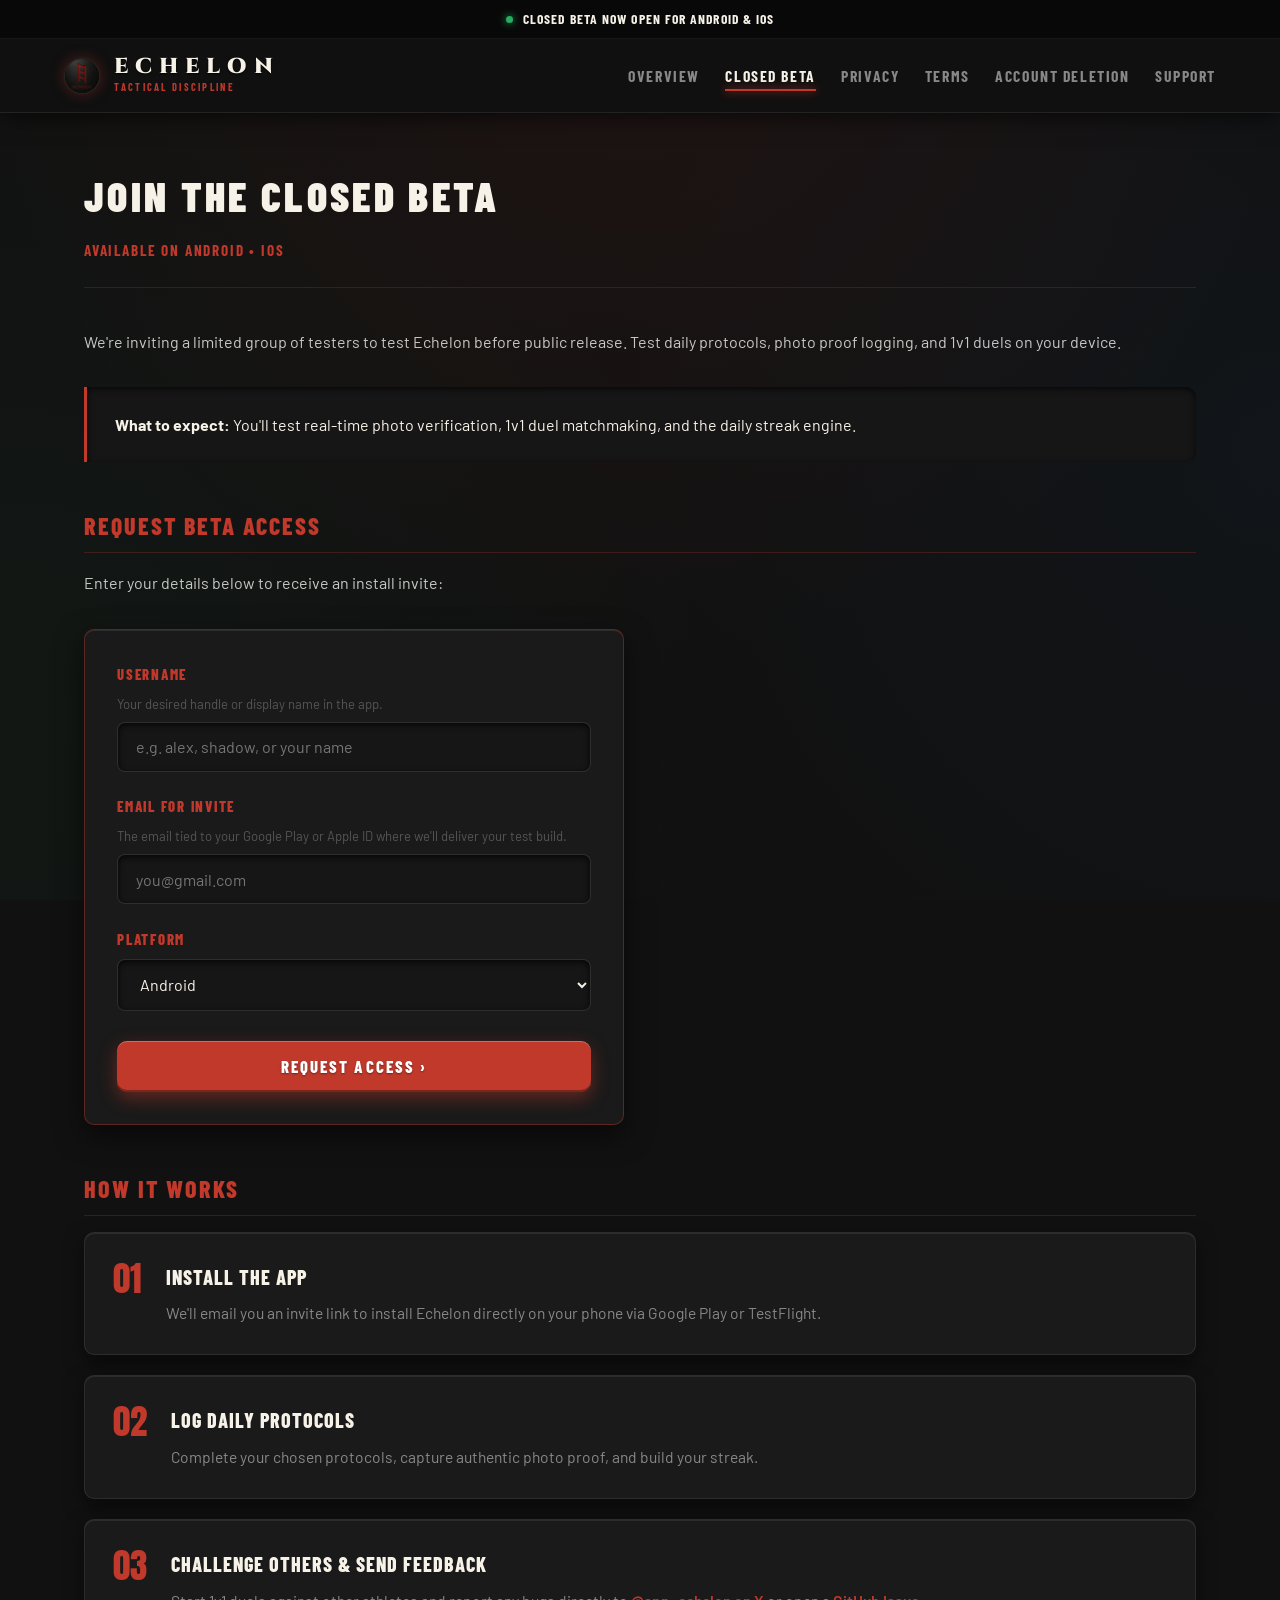
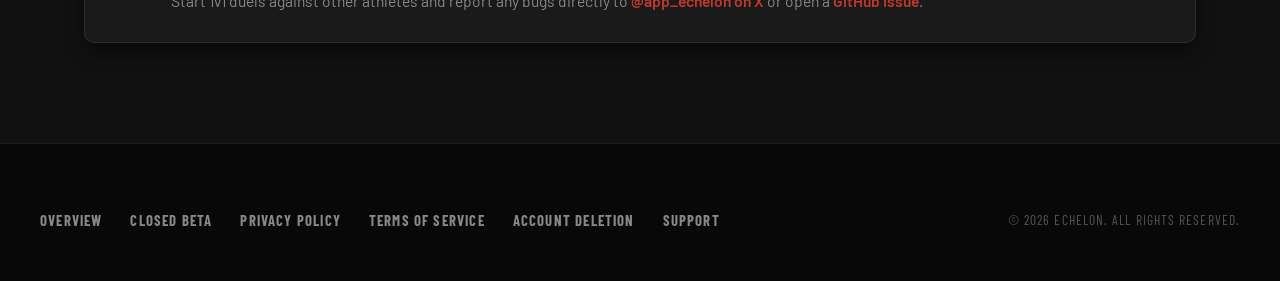
==== docs/beta.html @ c0990dc1 "fix(theme): enforce high-contrast complementary typography and isolate button text from parent link " ====
<!DOCTYPE html>
<html lang="en">
<head>
  <meta charset="UTF-8">
  <meta name="viewport" content="width=device-width, initial-scale=1.0">
  <title>Closed Beta — Echelon</title>
  <meta name="description" content="Join the Echelon closed beta on Android and iOS.">
  <link rel="stylesheet" href="styles.css">
  <link rel="icon" type="image/jpeg" href="images/logo_3d_leather_red.jpg">
</head>
<body>
  <!-- Announcement Bar -->
  <div class="top-ticker">
    <div class="ticker-content">
      <span class="beacon-dot"></span>
      <span class="ticker-announcement">Closed Beta Now Open for Android &amp; iOS</span>
    </div>
  </div>

  <header>
    <div class="nav-container">
      <a href="index.html" class="brand">
        <div class="brand-emblem-wrap">
          <img src="images/logo_3d_leather_red.jpg" alt="Echelon Insignia">
        </div>
        <div class="brand-info">
          <span class="brand-text">ECHELON</span>
          <span class="brand-sub">TACTICAL DISCIPLINE</span>
        </div>
      </a>

      <!-- Desktop Navigation -->
      <nav class="desktop-nav">
        <ul>
          <li><a href="index.html">Overview</a></li>
          <li><a href="beta.html" class="active">Closed Beta</a></li>
          <li><a href="privacy.html">Privacy</a></li>
          <li><a href="terms.html">Terms</a></li>
          <li><a href="delete-account.html">Account Deletion</a></li>
          <li><a href="support.html">Support</a></li>
        </ul>
      </nav>

      <!-- Mobile Header Actions -->
      <div class="mobile-nav-actions">
        <a href="index.html" class="nav-cta-btn mobile-cta">Home</a>
        <button class="menu-toggle-btn" id="menu-toggle" aria-label="Toggle navigation menu" onclick="toggleMobileMenu()">
          <span class="hamburger-bar"></span>
          <span class="hamburger-bar"></span>
          <span class="hamburger-bar"></span>
        </button>
      </div>
    </div>

    <!-- Mobile Drawer Menu -->
    <div class="mobile-drawer" id="mobile-drawer">
      <ul class="mobile-drawer-links">
        <li><a href="index.html" class="mobile-link" onclick="toggleMobileMenu()">Overview</a></li>
        <li><a href="beta.html" class="mobile-link active" onclick="toggleMobileMenu()">Closed Beta</a></li>
        <li><a href="support.html" class="mobile-link" onclick="toggleMobileMenu()">Support &amp; FAQ</a></li>
        <li><a href="privacy.html" class="mobile-link" onclick="toggleMobileMenu()">Privacy Policy</a></li>
        <li><a href="terms.html" class="mobile-link" onclick="toggleMobileMenu()">Terms of Service</a></li>
        <li><a href="delete-account.html" class="mobile-link" onclick="toggleMobileMenu()">Account Deletion</a></li>
      </ul>
    </div>
  </header>

  <main>
    <div class="legal-header">
      <h1 class="legal-title">Join The Closed Beta</h1>
      <div class="legal-meta">Available on Android &bull; iOS</div>
    </div>

    <div class="legal-content">
      <p>
        We're inviting a limited group of testers to test Echelon before public release. Test daily protocols, photo proof logging, and 1v1 duels on your device.
      </p>

      <div class="callout">
        <p><strong>What to expect:</strong> You'll test real-time photo verification, 1v1 duel matchmaking, and the daily streak engine.</p>
      </div>

      <h2>Request Beta Access</h2>
      <p>Enter your details below to receive an install invite:</p>

      <div id="beta-card" class="card" style="max-width: 540px; margin: 2rem 0; border-color: var(--border-accent);">
        <form id="beta-form" onsubmit="handleBetaSubmit(event)">
          <div class="form-group">
            <label class="form-label" for="callsign">Username</label>
            <span style="display: block; font-size: 0.82rem; color: var(--text-muted); margin-bottom: 0.4rem; font-family: var(--font-body); text-transform: none; letter-spacing: normal;">Your desired handle or display name in the app.</span>
            <input type="text" id="callsign" name="callsign" autocomplete="username" placeholder="e.g. alex, shadow, or your name" required class="form-input">
          </div>

          <div class="form-group">
            <label class="form-label" for="email">Email for Invite</label>
            <span style="display: block; font-size: 0.82rem; color: var(--text-muted); margin-bottom: 0.4rem; font-family: var(--font-body); text-transform: none; letter-spacing: normal;">The email tied to your Google Play or Apple ID where we'll deliver your test build.</span>
            <input type="email" id="email" name="email" autocomplete="email" placeholder="you@gmail.com" required class="form-input">
          </div>

          <div class="form-group">
            <label class="form-label" for="platform">Platform</label>
            <select id="platform" name="platform" class="form-select">
              <option value="Android">Android</option>
              <option value="iOS">iOS (Apple TestFlight)</option>
              <option value="Both">Both Android &amp; iOS</option>
            </select>
          </div>

          <button type="submit" id="submit-btn" class="btn btn-red" style="width: 100%; margin-top: 0.5rem;">
            Request Access &rsaquo;
          </button>
        </form>
      </div>

      <h2>How It Works</h2>
      <div class="step-card">
        <div class="step-num">01</div>
        <div class="step-body">
          <h4>Install the App</h4>
          <p>We'll email you an invite link to install Echelon directly on your phone via Google Play or TestFlight.</p>
        </div>
      </div>

      <div class="step-card">
        <div class="step-num">02</div>
        <div class="step-body">
          <h4>Log Daily Protocols</h4>
          <p>Complete your chosen protocols, capture authentic photo proof, and build your streak.</p>
        </div>
      </div>

      <div class="step-card">
        <div class="step-num">03</div>
        <div class="step-body">
          <h4>Challenge Others &amp; Send Feedback</h4>
          <p>Start 1v1 duels against other athletes and report any bugs directly to <a href="https://x.com/app_echelon" target="_blank" rel="noopener" style="color: var(--accent-red);">@app_echelon on X</a> or open a <a href="https://github.com/Echelon69420/echelon/issues" target="_blank" rel="noopener" style="color: var(--accent-red);">GitHub Issue</a>.</p>
        </div>
      </div>
    </div>
  </main>

  <footer>
    <div class="footer-container">
      <div class="footer-bottom">
        <div class="footer-links">
          <a href="index.html">Overview</a>
          <a href="beta.html">Closed Beta</a>
          <a href="privacy.html">Privacy Policy</a>
          <a href="terms.html">Terms of Service</a>
          <a href="delete-account.html">Account Deletion</a>
          <a href="support.html">Support</a>
        </div>
        <div class="copyright">&copy; 2026 ECHELON. ALL RIGHTS RESERVED.</div>
      </div>
    </div>
  </footer>

  <script>
    function toggleMobileMenu() {
      const drawer = document.getElementById('mobile-drawer');
      const btn = document.getElementById('menu-toggle');
      drawer.classList.toggle('is-open');
      btn.classList.toggle('is-active');
    }

    // Optional configured support/beta email (populate when official email is ready)
    const OFFICIAL_DISPATCH_EMAIL = ''; 

    function handleBetaSubmit(e) {
      e.preventDefault();
      const callsign = document.getElementById('callsign').value.trim();
      const email = document.getElementById('email').value.trim();
      const platform = document.getElementById('platform').value;

      if (!callsign || !email) return;

      const submitBtn = document.getElementById('submit-btn');
      submitBtn.textContent = 'Recording...';
      submitBtn.disabled = true;

      const bodyText = 'Username: ' + callsign + '\nEmail: ' + email + '\nPlatform: ' + platform + '\n\nRequesting access to the Echelon Closed Beta.';
      const xTweetText = '@app_echelon Requesting Closed Beta access for Username: ' + callsign + ' [' + platform + ']';
      const xPostUrl = 'https://x.com/intent/tweet?text=' + encodeURIComponent(xTweetText);
      const ghIssueUrl = 'https://github.com/Echelon69420/echelon/issues/new?title=' + encodeURIComponent('Beta Access Request: ' + callsign) + '&body=' + encodeURIComponent(bodyText);

      // Auto-copy application details immediately to clipboard
      if (navigator.clipboard) {
        navigator.clipboard.writeText(bodyText).catch(() => {});
      }

      // Save application locally on device
      try {
        const stored = JSON.parse(localStorage.getItem('echelon_beta_apps') || '[]');
        stored.push({ callsign: callsign, email: email, platform: platform, date: new Date().toISOString() });
        localStorage.setItem('echelon_beta_apps', JSON.stringify(stored));
      } catch (err) {}

      // Build email buttons if official email is configured
      let emailButtonsHtml = '';
      if (OFFICIAL_DISPATCH_EMAIL) {
        const subject = encodeURIComponent('Echelon Beta Access Request — ' + callsign);
        const encodedBody = encodeURIComponent(bodyText);
        const gmailUrl = 'https://mail.google.com/mail/?view=cm&fs=1&to=' + OFFICIAL_DISPATCH_EMAIL + '&su=' + subject + '&body=' + encodedBody;
        const mailtoUrl = 'mailto:' + OFFICIAL_DISPATCH_EMAIL + '?subject=' + subject + '&body=' + encodedBody;
        emailButtonsHtml = `
          <a href="${gmailUrl}" target="_blank" rel="noopener" class="btn btn-red" style="padding: 0.75rem 1.25rem; font-size: 0.88rem;">
            Open in Gmail &rsaquo;
          </a>
          <a href="${mailtoUrl}" class="btn btn-emboss" style="padding: 0.75rem 1.25rem; font-size: 0.88rem;">
            Default Email App &rsaquo;
          </a>
        `;
      }

      // Render verified confirmation card
      const card = document.getElementById('beta-card');
      card.innerHTML = `
        <div style="text-align: center; padding: 1.5rem 0.5rem;">
          <div style="color: var(--accent-green); font-size: 2.4rem; margin-bottom: 0.5rem;">✓</div>
          <div style="font-family: var(--font-display); font-size: 1.5rem; font-weight: 800; letter-spacing: 0.08em; text-transform: uppercase; color: var(--text-primary); margin-bottom: 0.4rem;">
            APPLICATION LOGGED
          </div>
          <p style="color: var(--text-secondary); font-size: 0.95rem; margin-bottom: 1.25rem; line-height: 1.6;">
            We've logged your application for <strong style="color: var(--text-primary);">${callsign}</strong>. Transmit your handle via X or GitHub to finalize provisioning.
          </p>
          <div class="deboss-well" style="margin-bottom: 1.25rem; text-align: left; font-family: var(--font-display); font-size: 0.88rem; color: var(--text-secondary);">
            <div>USERNAME: <strong style="color: var(--text-primary);">${callsign}</strong></div>
            <div>INVITE EMAIL: <strong style="color: var(--text-primary);">${email}</strong></div>
            <div>PLATFORM: <strong style="color: var(--text-primary);">${platform.toUpperCase()}</strong></div>
          </div>
          <div style="display: flex; gap: 0.65rem; justify-content: center; flex-wrap: wrap;">
            <a href="${xPostUrl}" target="_blank" rel="noopener" class="btn btn-red" style="padding: 0.75rem 1.25rem; font-size: 0.88rem;">
              Post on X (Auto-Filled) &rsaquo;
            </a>
            <button class="btn btn-emboss" style="padding: 0.75rem 1.25rem; font-size: 0.88rem;" onclick="dispatchXDm('${bodyText.replace(/\n/g, '\\n')}');">
              DM @app_echelon on X &rsaquo;
            </button>
            <a href="${ghIssueUrl}" target="_blank" rel="noopener" class="btn btn-blue" style="padding: 0.75rem 1.25rem; font-size: 0.88rem;">
              GitHub Ticket &rsaquo;
            </a>
            ${emailButtonsHtml}
          </div>
          <div id="dm-status-msg" style="display: none; color: var(--accent-green); font-size: 0.82rem; margin-top: 0.85rem; font-family: var(--font-display); letter-spacing: 0.05em;">
            ✓ DETAILS COPIED TO CLIPBOARD — PASTE DIRECTLY INTO YOUR MESSAGE!
          </div>
        </div>
      `;
    }

    function dispatchXDm(text) {
      if (navigator.clipboard) {
        navigator.clipboard.writeText(text).catch(() => {});
      }
      const msg = document.getElementById('dm-status-msg');
      if (msg) {
        msg.style.display = 'block';
      }
      window.open('https://x.com/app_echelon', '_blank', 'noopener,noreferrer');
    }
  </script>
</body>
</html>
---- docs/styles.css ----
@import url('https://fonts.googleapis.com/css2?family=Anton&family=Barlow+Condensed:ital,wght@0,400;0,600;0,700;0,800;0,900;1,700&family=Barlow:wght@400;500;600;700&family=Cinzel:wght@600;700;900&display=swap');

:root {
  /* Echelon Official Ground & Surface Tokens */
  --bg-primary: #111111;         /* Canvas Obsidian */
  --bg-outer: #080808;           /* Bezel / outer frame */
  --bg-surface: #1a1a1a;         /* Embossed Card Surface */
  --bg-surface-hover: #202020;
  --bg-deboss: #161616;          /* Debossed Wells / Inset Displays */
  --bg-input: #222222;           /* Input Surface */
  
  /* Text & Neutral Hierarchy */
  --text-primary: #F7F2E8;       /* Bone White / Cream */
  --text-secondary: #888888;     /* Muted Steel */
  --text-muted: #555555;         /* Deep Muted */
  --text-dark: #111111;          /* For high-contrast surfaces (e.g. Gold) */
  
  /* Echelon Official Quadrant Accent Colors */
  --accent-red: #C0392B;         /* Arena / Urgency / Mandatory Proof */
  --accent-red-pressed: #9A2D22;
  --accent-red-glow: rgba(192, 57, 43, 0.45);
  
  --accent-blue: #1A5FA8;        /* 1v1 Duels / Synchronization */
  --accent-blue-pressed: #124375;
  --accent-blue-glow: rgba(26, 95, 168, 0.45);
  
  --accent-green: #27AE60;       /* Life Goals / Solo Protocols / Streaks */
  --accent-green-pressed: #1F8A4C;
  --accent-green-glow: rgba(39, 174, 96, 0.45);
  
  --accent-gold: #C9A84C;        /* Black Tier / Prestige / XP / Founder */
  --accent-gold-pressed: #A8883C;
  --accent-gold-glow: rgba(201, 168, 76, 0.45);
  
  --accent-yellow: #E8A320;      /* Streak Flame / Medium Tier */
  --accent-violet: #9B4EB5;      /* Extreme Difficulty */
  
  /* Borders & Highlights */
  --border-subtle: rgba(255, 255, 255, 0.08);
  --border-top-highlight: rgba(255, 255, 255, 0.08);
  --border-accent: rgba(192, 57, 43, 0.4);
  
  /* Radii (Matching Mobile App Constants) */
  --radius-card: 10px;           /* BR = 10.dp */
  --radius-well: 8px;            /* BRC = 8.dp */
  --radius-chip: 6px;            /* BRCH = 6.dp */
  --radius-pill: 999px;
  
  /* Typography Families */
  --font-serif: 'Cinzel', Georgia, serif;
  --font-display: 'Barlow Condensed', sans-serif;
  --font-body: 'Barlow', system-ui, -apple-system, sans-serif;
  --font-impact: 'Anton', 'Barlow Condensed', sans-serif;
}

* {
  box-sizing: border-box;
  margin: 0;
  padding: 0;
}

body {
  background-color: var(--bg-primary);
  color: var(--text-primary);
  font-family: var(--font-body);
  font-weight: 400;
  line-height: 1.65;
  -webkit-font-smoothing: antialiased;
  min-height: 100vh;
  display: flex;
  flex-direction: column;
  background-image: 
    radial-gradient(circle at 50% 0%, rgba(192, 57, 43, 0.08) 0%, transparent 60%),
    radial-gradient(circle at 100% 50%, rgba(26, 95, 168, 0.05) 0%, transparent 50%),
    radial-gradient(circle at 0% 80%, rgba(39, 174, 96, 0.04) 0%, transparent 50%);
  background-attachment: fixed;
}

/* =============================================================================
/* =============================================================================
   ANNOUNCEMENT / EARLY ACCESS TOP BAR
   ============================================================================= */
.top-ticker {
  background: var(--bg-outer);
  border-bottom: 1px solid rgba(255, 255, 255, 0.06);
  padding: 0.5rem 1rem;
  font-family: var(--font-display);
  font-size: 0.85rem;
  font-weight: 700;
  letter-spacing: 0.08em;
  text-transform: uppercase;
  color: var(--text-secondary);
  display: flex;
  justify-content: center;
  align-items: center;
  position: relative;
  z-index: 101;
}

.ticker-content {
  display: inline-flex;
  align-items: center;
  gap: 0.65rem;
  flex-wrap: wrap;
  justify-content: center;
}

.ticker-announcement {
  color: var(--text-primary);
}

.ticker-link {
  color: var(--accent-red);
  text-decoration: none;
  font-weight: 800;
  letter-spacing: 0.1em;
  transition: color 0.2s ease;
  display: inline-flex;
  align-items: center;
  gap: 0.25rem;
}

.ticker-link:hover {
  color: #d44637;
  text-decoration: underline;
}

.beacon-dot {
  width: 7px;
  height: 7px;
  border-radius: 50%;
  background: var(--accent-green);
  box-shadow: 0 0 8px var(--accent-green);
  animation: pulse-beacon 2s infinite ease-in-out;
}

@keyframes pulse-beacon {
  0%, 100% { opacity: 1; transform: scale(1); }
  50% { opacity: 0.4; transform: scale(0.85); }
}

/* =============================================================================
   HEADER & NAVIGATION
   ============================================================================= */
header {
  border-bottom: 1px solid var(--border-subtle);
  background: rgba(17, 17, 17, 0.92);
  backdrop-filter: blur(16px);
  position: sticky;
  top: 0;
  z-index: 100;
  box-shadow: 0 4px 20px rgba(0, 0, 0, 0.6);
}

.nav-container {
  max-width: 1200px;
  margin: 0 auto;
  padding: 1rem 1.5rem;
  display: flex;
  align-items: center;
  justify-content: space-between;
}

.brand {
  display: flex;
  align-items: center;
  gap: 0.9rem;
  text-decoration: none;
  color: var(--text-primary);
}

.brand-emblem-wrap {
  position: relative;
  width: 36px;
  height: 36px;
  border-radius: 50%;
  background: var(--bg-outer);
  border: 1.5px solid rgba(255, 255, 255, 0.12);
  display: flex;
  align-items: center;
  justify-content: center;
  box-shadow: 0 0 14px rgba(192, 57, 43, 0.35);
  overflow: hidden;
}

.brand-emblem-wrap img {
  width: 100%;
  height: 100%;
  object-fit: cover;
}

.brand-info {
  display: flex;
  flex-direction: column;
}

.brand-text {
  font-family: var(--font-serif);
  font-weight: 900;
  font-size: 1.35rem;
  letter-spacing: 0.32em;
  text-transform: uppercase;
  color: var(--text-primary);
  line-height: 1.1;
  text-shadow: 0 1px 2px rgba(0,0,0,0.8);
}

.brand-sub {
  font-family: var(--font-display);
  font-size: 0.65rem;
  font-weight: 700;
  letter-spacing: 0.22em;
  text-transform: uppercase;
  color: var(--accent-red);
}

nav ul {
  display: flex;
  list-style: none;
  gap: 1.6rem;
  align-items: center;
}

nav a {
  color: var(--text-secondary);
  text-decoration: none;
  font-family: var(--font-display);
  font-size: 0.98rem;
  font-weight: 700;
  letter-spacing: 0.1em;
  text-transform: uppercase;
  transition: all 0.2s ease;
  position: relative;
  padding: 0.3rem 0;
}

nav a:hover {
  color: var(--text-primary);
}

nav a.active {
  color: var(--text-primary);
}

nav a.active::after {
  content: '';
  position: absolute;
  bottom: -2px;
  left: 0;
  width: 100%;
  height: 2px;
  background: var(--accent-red);
  box-shadow: 0 0 8px var(--accent-red);
}

.nav-cta-btn,
a.nav-cta-btn {
  display: inline-flex;
  align-items: center;
  gap: 0.4rem;
  padding: 0.5rem 1.1rem;
  background: var(--accent-red);
  color: #FFFFFF !important;
  font-family: var(--font-display);
  font-size: 0.88rem;
  font-weight: 800;
  letter-spacing: 0.1em;
  text-transform: uppercase;
  text-decoration: none !important;
  border-radius: var(--radius-chip);
  box-shadow: 0 3px 10px rgba(192, 57, 43, 0.4), inset 0 1px 0 rgba(255,255,255,0.25);
  transition: all 0.15s ease;
}

.nav-cta-btn:hover,
a.nav-cta-btn:hover {
  background: #d44637;
  color: #FFFFFF !important;
  transform: translateY(-1px);
  box-shadow: 0 5px 16px rgba(192, 57, 43, 0.6);
}

/* =============================================================================
   MAIN CONTAINER
   ============================================================================= */
main {
  flex: 1;
  max-width: 1160px;
  width: 100%;
  margin: 0 auto;
  padding: 3rem 1.5rem 5rem;
}

/* =============================================================================
   THE ICONIC PHYSICAL TACTILE BUTTON SYSTEM
   ============================================================================= */
.btn,
a.btn,
button.btn {
  display: inline-flex;
  align-items: center;
  justify-content: center;
  gap: 0.65rem;
  font-family: var(--font-display);
  font-weight: 800;
  font-size: 1.05rem;
  letter-spacing: 0.12em;
  text-transform: uppercase;
  border-radius: var(--radius-card);
  padding: 0.95rem 2.1rem;
  border: none;
  cursor: pointer;
  text-decoration: none !important;
  user-select: none;
  position: relative;
  transition: transform 0.12s ease, box-shadow 0.12s ease, background-color 0.15s ease, filter 0.15s ease;
  outline: none;
  line-height: 1.2;
}

.btn span,
a.btn span,
button.btn span {
  color: inherit !important;
}

.btn:disabled,
button.btn:disabled {
  opacity: 0.55;
  cursor: not-allowed;
  pointer-events: none;
  filter: grayscale(0.2);
}

/* RED BUTTON: Arena / Urgency / Primary Action */
.btn-red,
a.btn-red,
button.btn-red {
  background: var(--accent-red);
  color: #FFFFFF !important;
  text-shadow: 0 1px 2px rgba(0, 0, 0, 0.4);
  box-shadow: 
    0 6px 18px var(--accent-red-glow),
    inset 0 1px 0 rgba(255, 255, 255, 0.25),
    inset 0 -2px 0 rgba(0, 0, 0, 0.35);
}

.btn-red:hover,
a.btn-red:hover,
button.btn-red:hover {
  background: #d44637;
  color: #FFFFFF !important;
  transform: translateY(-2px);
  box-shadow: 
    0 8px 26px rgba(192, 57, 43, 0.6),
    inset 0 1px 0 rgba(255, 255, 255, 0.35);
}

.btn-red:active,
a.btn-red:active,
button.btn-red:active {
  background: var(--accent-red-pressed);
  color: #FFFFFF !important;
  transform: translateY(2px);
  box-shadow: 
    inset 0 3px 8px rgba(0, 0, 0, 0.7),
    inset 0 -1px 0 rgba(255, 255, 255, 0.1);
}

/* GREEN BUTTON: Life Goals / Solo Protocols */
.btn-green,
a.btn-green,
button.btn-green {
  background: var(--accent-green);
  color: #FFFFFF !important;
  text-shadow: 0 1px 2px rgba(0, 0, 0, 0.5);
  box-shadow: 
    0 6px 18px var(--accent-green-glow),
    inset 0 1px 0 rgba(255, 255, 255, 0.25),
    inset 0 -2px 0 rgba(0, 0, 0, 0.35);
}

.btn-green:hover,
a.btn-green:hover,
button.btn-green:hover {
  background: #2ebd67;
  color: #FFFFFF !important;
  transform: translateY(-2px);
  box-shadow: 
    0 8px 26px rgba(39, 174, 96, 0.6),
    inset 0 1px 0 rgba(255, 255, 255, 0.35);
}

.btn-green:active,
a.btn-green:active,
button.btn-green:active {
  background: var(--accent-green-pressed);
  color: #FFFFFF !important;
  transform: translateY(2px);
  box-shadow: 
    inset 0 3px 8px rgba(0, 0, 0, 0.7);
}

/* GOLD BUTTON: Black Tier / Prestige / Founders */
.btn-gold,
a.btn-gold,
button.btn-gold {
  background: var(--accent-gold);
  color: #111111 !important; /* Obsidian Black for supreme contrast on warm gold */
  font-weight: 900;
  text-shadow: none !important;
  box-shadow: 
    0 6px 18px var(--accent-gold-glow),
    inset 0 1px 0 rgba(255, 255, 255, 0.45),
    inset 0 -2px 0 rgba(0, 0, 0, 0.25);
}

.btn-gold:hover,
a.btn-gold:hover,
button.btn-gold:hover {
  background: #d8b85b;
  color: #0A0A0A !important;
  transform: translateY(-2px);
  box-shadow: 
    0 8px 26px rgba(201, 168, 76, 0.6),
    inset 0 1px 0 rgba(255, 255, 255, 0.55);
}

.btn-gold:active,
a.btn-gold:active,
button.btn-gold:active {
  background: var(--accent-gold-pressed);
  color: #0A0A0A !important;
  transform: translateY(2px);
  box-shadow: 
    inset 0 3px 8px rgba(0, 0, 0, 0.6);
}

/* BLUE BUTTON: 1v1 Duels / Rivalries */
.btn-blue,
a.btn-blue,
button.btn-blue {
  background: var(--accent-blue);
  color: #FFFFFF !important;
  text-shadow: 0 1px 2px rgba(0, 0, 0, 0.4);
  box-shadow: 
    0 6px 18px var(--accent-blue-glow),
    inset 0 1px 0 rgba(255, 255, 255, 0.25),
    inset 0 -2px 0 rgba(0, 0, 0, 0.35);
}

.btn-blue:hover,
a.btn-blue:hover,
button.btn-blue:hover {
  background: #2072c4;
  color: #FFFFFF !important;
  transform: translateY(-2px);
  box-shadow: 
    0 8px 26px rgba(26, 95, 168, 0.6),
    inset 0 1px 0 rgba(255, 255, 255, 0.35);
}

.btn-blue:active,
a.btn-blue:active,
button.btn-blue:active {
  background: var(--accent-blue-pressed);
  color: #FFFFFF !important;
  transform: translateY(2px);
  box-shadow: 
    inset 0 3px 8px rgba(0, 0, 0, 0.7);
}

/* EMBOSSED NEOMORPHIC GHOST BUTTON */
.btn-emboss,
a.btn-emboss,
button.btn-emboss {
  background: var(--bg-surface);
  color: var(--text-primary) !important;
  border: 1px solid var(--border-subtle);
  box-shadow: 
    0 4px 12px rgba(0, 0, 0, 0.5),
    inset 0 1px 0 var(--border-top-highlight);
}

.btn-emboss:hover,
a.btn-emboss:hover,
button.btn-emboss:hover {
  background: var(--bg-surface-hover);
  color: #FFFFFF !important;
  border-color: rgba(255, 255, 255, 0.16);
  transform: translateY(-2px);
}

.btn-emboss:active,
a.btn-emboss:active,
button.btn-emboss:active {
  background: var(--bg-deboss);
  color: var(--text-primary) !important;
  transform: translateY(2px);
  box-shadow: inset 0 2px 6px rgba(0, 0, 0, 0.8);
}

/* =============================================================================
   CARDS & EMBOSSED SURFACES
   ============================================================================= */
.card {
  background: var(--bg-surface);
  border: 1px solid var(--border-subtle);
  border-radius: var(--radius-card);
  padding: 2rem;
  position: relative;
  box-shadow: 
    0 10px 28px rgba(0, 0, 0, 0.55),
    inset 0 1px 0 var(--border-top-highlight);
  transition: transform 0.2s ease, border-color 0.2s ease, box-shadow 0.2s ease;
}

.card:hover {
  border-color: rgba(255, 255, 255, 0.14);
}

.card-red:hover { border-color: rgba(192, 57, 43, 0.45); }
.card-blue:hover { border-color: rgba(26, 95, 168, 0.45); }
.card-green:hover { border-color: rgba(39, 174, 96, 0.45); }
.card-gold:hover { border-color: rgba(201, 168, 76, 0.45); }

/* DEBOSSED WELL / INSET TELEMETRY */
.deboss-well {
  background: var(--bg-deboss);
  border-radius: var(--radius-well);
  border: 1px solid rgba(0, 0, 0, 0.7);
  box-shadow: 
    inset 0 2px 8px rgba(0, 0, 0, 0.75),
    0 1px 0 rgba(255, 255, 255, 0.04);
  padding: 1rem 1.25rem;
}

/* =============================================================================
   HERO SECTION
   ============================================================================= */
.hero {
  text-align: center;
  padding: 3.5rem 1rem 4rem;
  border-bottom: 1px solid var(--border-subtle);
  margin-bottom: 3.5rem;
  position: relative;
}

.hero-emblem-wrap {
  width: 124px;
  height: 124px;
  border-radius: 50%;
  margin: 0 auto 2rem;
  position: relative;
  background: var(--bg-outer);
  padding: 4px;
  border: 2px solid rgba(255, 255, 255, 0.12);
  box-shadow: 
    0 0 45px rgba(192, 57, 43, 0.3),
    0 12px 30px rgba(0, 0, 0, 0.8),
    inset 0 1px 0 rgba(255, 255, 255, 0.2);
}

.hero-emblem-wrap img {
  width: 100%;
  height: 100%;
  border-radius: 50%;
  object-fit: cover;
  display: block;
}

.hero-title {
  font-family: var(--font-serif);
  font-size: 3.6rem;
  letter-spacing: 0.38em;
  font-weight: 900;
  text-transform: uppercase;
  margin-bottom: 0.6rem;
  color: var(--text-primary);
  text-shadow: 0 4px 18px rgba(0, 0, 0, 0.8);
}

.hero-subtitle {
  font-family: var(--font-display);
  font-size: 1.45rem;
  letter-spacing: 0.22em;
  font-weight: 800;
  color: var(--accent-red);
  text-transform: uppercase;
  margin-bottom: 1.5rem;
  display: flex;
  align-items: center;
  justify-content: center;
  gap: 0.75rem;
}

.hero-subtitle::before,
.hero-subtitle::after {
  content: '';
  width: 40px;
  height: 1px;
  background: var(--accent-red);
  opacity: 0.6;
}

.hero-description {
  max-width: 720px;
  margin: 0 auto 2.5rem;
  color: #C8C8C5;
  font-size: 1.15rem;
  line-height: 1.7;
}

.hero-actions {
  display: flex;
  justify-content: center;
  gap: 1.25rem;
  flex-wrap: wrap;
  margin-bottom: 3rem;
}

/* Telemetry Pills Under Hero */
.hero-telemetry {
  display: flex;
  justify-content: center;
  gap: 1.5rem;
  flex-wrap: wrap;
}

.telemetry-chip {
  background: var(--bg-deboss);
  border: 1px solid rgba(255, 255, 255, 0.05);
  box-shadow: inset 0 2px 4px rgba(0,0,0,0.6);
  border-radius: var(--radius-pill);
  padding: 0.5rem 1.1rem;
  display: inline-flex;
  align-items: center;
  gap: 0.55rem;
  font-family: var(--font-display);
  font-size: 0.85rem;
  font-weight: 700;
  letter-spacing: 0.1em;
  text-transform: uppercase;
  color: var(--text-secondary);
}

.chip-dot-red { width: 6px; height: 6px; border-radius: 50%; background: var(--accent-red); box-shadow: 0 0 6px var(--accent-red); }
.chip-dot-blue { width: 6px; height: 6px; border-radius: 50%; background: var(--accent-blue); box-shadow: 0 0 6px var(--accent-blue); }
.chip-dot-green { width: 6px; height: 6px; border-radius: 50%; background: var(--accent-green); box-shadow: 0 0 6px var(--accent-green); }
.chip-dot-gold { width: 6px; height: 6px; border-radius: 50%; background: var(--accent-gold); box-shadow: 0 0 6px var(--accent-gold); }

/* =============================================================================
   INTERACTIVE APP SHOWCASE & PHONE HUD
   ============================================================================= */
.showcase-section {
  margin: 4.5rem 0;
}

.section-header {
  text-align: center;
  margin-bottom: 2.75rem;
}

.section-tag {
  font-family: var(--font-display);
  font-size: 0.85rem;
  font-weight: 800;
  letter-spacing: 0.22em;
  text-transform: uppercase;
  color: var(--accent-red);
  margin-bottom: 0.4rem;
}

.section-title {
  font-family: var(--font-display);
  font-size: 2.3rem;
  font-weight: 800;
  letter-spacing: 0.08em;
  text-transform: uppercase;
  color: var(--text-primary);
  margin-bottom: 0.75rem;
}

.section-desc {
  max-width: 640px;
  margin: 0 auto;
  color: var(--text-secondary);
  font-size: 1.05rem;
}

/* Phone Mockup Frame */
.device-preview-container {
  display: flex;
  align-items: center;
  justify-content: center;
  gap: 3.5rem;
  margin: 3rem 0;
  flex-wrap: wrap;
}

.phone-mockup {
  width: 320px;
  background: var(--bg-outer);
  border-radius: 36px;
  border: 4px solid #282828;
  box-shadow: 
    0 25px 60px rgba(0, 0, 0, 0.9),
    0 0 40px rgba(192, 57, 43, 0.25),
    inset 0 0 0 2px rgba(255, 255, 255, 0.08);
  padding: 12px;
  position: relative;
  overflow: hidden;
}

.phone-screen {
  background: var(--bg-primary);
  border-radius: 26px;
  padding: 1.25rem 1rem 1.5rem;
  border: 1px solid rgba(255, 255, 255, 0.04);
  display: flex;
  flex-direction: column;
  gap: 1rem;
}

.phone-notch {
  width: 100px;
  height: 18px;
  background: var(--bg-outer);
  border-radius: 0 0 12px 12px;
  margin: -1.25rem auto 0.5rem;
}

.phone-header {
  display: flex;
  justify-content: space-between;
  align-items: center;
  padding-bottom: 0.75rem;
  border-bottom: 1px solid var(--border-subtle);
}

.phone-title {
  font-family: var(--font-display);
  font-size: 1.1rem;
  font-weight: 800;
  letter-spacing: 0.06em;
  text-transform: uppercase;
}

.phone-streak {
  font-family: var(--font-display);
  font-size: 0.85rem;
  font-weight: 800;
  color: var(--accent-yellow);
}

.viewfinder-box {
  background: #0a0a0a;
  border: 1px solid rgba(255, 255, 255, 0.1);
  border-radius: var(--radius-well);
  height: 220px;
  position: relative;
  display: flex;
  flex-direction: column;
  justify-content: space-between;
  padding: 0.85rem;
  box-shadow: inset 0 2px 10px rgba(0,0,0,0.8);
}

.viewfinder-corner {
  position: absolute;
  width: 14px;
  height: 14px;
  border-color: var(--accent-red);
}
.tl { top: 8px; left: 8px; border-top: 2px solid var(--accent-red); border-left: 2px solid var(--accent-red); }
.tr { top: 8px; right: 8px; border-top: 2px solid var(--accent-red); border-right: 2px solid var(--accent-red); }
.bl { bottom: 8px; left: 8px; border-bottom: 2px solid var(--accent-red); border-left: 2px solid var(--accent-red); }
.br { bottom: 8px; right: 8px; border-bottom: 2px solid var(--accent-red); border-right: 2px solid var(--accent-red); }

.gesture-prompt {
  background: rgba(192, 57, 43, 0.9);
  padding: 0.4rem 0.75rem;
  border-radius: var(--radius-chip);
  font-family: var(--font-display);
  font-size: 0.78rem;
  font-weight: 800;
  letter-spacing: 0.08em;
  text-transform: uppercase;
  color: #fff;
  text-align: center;
  align-self: center;
  box-shadow: 0 4px 12px rgba(0,0,0,0.6);
}

.camera-controls-row {
  display: flex;
  justify-content: space-between;
  align-items: center;
}

.cam-switch-pill {
  background: rgba(255, 255, 255, 0.12);
  border-radius: var(--radius-pill);
  padding: 0.25rem 0.65rem;
  font-family: var(--font-display);
  font-size: 0.72rem;
  font-weight: 700;
  letter-spacing: 0.06em;
  color: var(--text-primary);
  text-transform: uppercase;
}

.watermark-text {
  font-family: var(--font-display);
  font-size: 0.68rem;
  letter-spacing: 0.08em;
  color: rgba(255, 255, 255, 0.5);
}

.showcase-details {
  max-width: 480px;
}

/* =============================================================================
   THE 4-QUADRANT BRAND MATRIX (COLOR DIVISIONS)
   ============================================================================= */
.quadrant-tabs {
  display: flex;
  gap: 0.75rem;
  margin-bottom: 2rem;
  flex-wrap: wrap;
  justify-content: center;
}

.q-tab {
  padding: 0.65rem 1.4rem;
  background: var(--bg-surface);
  border: 1px solid var(--border-subtle);
  border-radius: var(--radius-chip);
  font-family: var(--font-display);
  font-size: 0.95rem;
  font-weight: 800;
  letter-spacing: 0.1em;
  text-transform: uppercase;
  color: var(--text-secondary);
  cursor: pointer;
  transition: all 0.2s ease;
  user-select: none;
}

.q-tab:hover {
  color: var(--text-primary);
  border-color: rgba(255, 255, 255, 0.2);
}

.q-tab.active-red {
  background: rgba(192, 57, 43, 0.22);
  border-color: var(--accent-red);
  color: var(--text-primary);
  box-shadow: 0 0 16px rgba(192, 57, 43, 0.4);
}

.q-tab.active-blue {
  background: rgba(26, 95, 168, 0.22);
  border-color: var(--accent-blue);
  color: var(--text-primary);
  box-shadow: 0 0 16px rgba(26, 95, 168, 0.4);
}

.q-tab.active-green {
  background: rgba(39, 174, 96, 0.22);
  border-color: var(--accent-green);
  color: var(--text-primary);
  box-shadow: 0 0 16px rgba(39, 174, 96, 0.4);
}

.q-tab.active-gold {
  background: rgba(201, 168, 76, 0.22);
  border-color: var(--accent-gold);
  color: var(--text-primary);
  box-shadow: 0 0 16px rgba(201, 168, 76, 0.4);
}

.quadrant-grid {
  display: grid;
  grid-template-columns: repeat(auto-fit, minmax(260px, 1fr));
  gap: 1.5rem;
  margin: 2.5rem 0;
}

.q-card {
  background: var(--bg-surface);
  border: 1px solid var(--border-subtle);
  border-radius: var(--radius-card);
  padding: 1.85rem;
  box-shadow: 
    0 10px 24px rgba(0, 0, 0, 0.5),
    inset 0 1px 0 var(--border-top-highlight);
  display: flex;
  flex-direction: column;
  position: relative;
  overflow: hidden;
}

.q-card::before {
  content: '';
  position: absolute;
  top: 0;
  left: 0;
  right: 0;
  height: 3px;
}

.q-card-red::before { background: var(--accent-red); box-shadow: 0 0 10px var(--accent-red); }
.q-card-blue::before { background: var(--accent-blue); box-shadow: 0 0 10px var(--accent-blue); }
.q-card-green::before { background: var(--accent-green); box-shadow: 0 0 10px var(--accent-green); }
.q-card-gold::before { background: var(--accent-gold); box-shadow: 0 0 10px var(--accent-gold); }

.q-badge {
  display: inline-flex;
  align-items: center;
  gap: 0.45rem;
  font-family: var(--font-display);
  font-size: 0.8rem;
  font-weight: 800;
  letter-spacing: 0.15em;
  text-transform: uppercase;
  margin-bottom: 1rem;
  color: var(--text-primary);
}

.q-title {
  font-family: var(--font-display);
  font-size: 1.45rem;
  font-weight: 800;
  letter-spacing: 0.05em;
  text-transform: uppercase;
  color: var(--text-primary);
  margin-bottom: 0.75rem;
}

.q-desc {
  color: var(--text-secondary);
  font-size: 0.95rem;
  line-height: 1.6;
  margin-bottom: 1.5rem;
  flex: 1;
}

/* =============================================================================
   TACTILE CONTROL PLAYGROUND (INTERACTIVE BUTTONS)
   ============================================================================= */
.tactile-playground-card {
  background: var(--bg-surface);
  border: 1px solid var(--border-subtle);
  border-radius: var(--radius-card);
  padding: 2.5rem;
  margin: 4rem 0;
  box-shadow: 
    0 16px 36px rgba(0,0,0,0.6),
    inset 0 1px 0 var(--border-top-highlight);
  text-align: center;
}

.button-strip {
  display: flex;
  justify-content: center;
  align-items: center;
  gap: 1.25rem;
  flex-wrap: wrap;
  margin: 2rem 0 1.5rem;
}

/* =============================================================================
   MANIFESTO HARD QUOTE
   ============================================================================= */
.manifesto-box {
  background: var(--bg-deboss);
  border: 1px solid rgba(192, 57, 43, 0.35);
  border-left: 4px solid var(--accent-red);
  border-radius: var(--radius-card);
  padding: 2.25rem 2.5rem;
  margin: 4.5rem 0;
  box-shadow: 
    inset 0 2px 10px rgba(0, 0, 0, 0.8),
    0 8px 24px rgba(0, 0, 0, 0.6);
  position: relative;
}

.manifesto-quote {
  font-family: var(--font-display);
  font-size: 1.5rem;
  font-weight: 700;
  letter-spacing: 0.04em;
  line-height: 1.5;
  color: var(--text-primary);
  text-transform: uppercase;
  margin-bottom: 1rem;
}

.manifesto-author {
  font-family: var(--font-display);
  font-size: 0.9rem;
  font-weight: 800;
  letter-spacing: 0.18em;
  text-transform: uppercase;
  color: var(--accent-red);
}

/* =============================================================================
   LEGAL PAGES & FORMS (BETA, PRIVACY, SUPPORT, TERMS)
   ============================================================================= */
.legal-header {
  margin-bottom: 2.5rem;
  padding-bottom: 1.5rem;
  border-bottom: 1px solid var(--border-subtle);
}

.legal-title {
  font-family: var(--font-display);
  font-size: 2.6rem;
  font-weight: 900;
  letter-spacing: 0.08em;
  text-transform: uppercase;
  color: var(--text-primary);
  margin-bottom: 0.5rem;
}

.legal-meta {
  color: var(--accent-red);
  font-family: var(--font-display);
  font-size: 0.95rem;
  font-weight: 700;
  letter-spacing: 0.12em;
  text-transform: uppercase;
}

.legal-content h2 {
  font-family: var(--font-display);
  font-size: 1.5rem;
  font-weight: 800;
  letter-spacing: 0.08em;
  text-transform: uppercase;
  color: var(--accent-red);
  margin: 2.75rem 0 1rem;
  padding-bottom: 0.4rem;
  border-bottom: 1px solid rgba(192, 57, 43, 0.25);
}

.legal-content h3 {
  font-family: var(--font-display);
  font-size: 1.25rem;
  font-weight: 700;
  letter-spacing: 0.06em;
  text-transform: uppercase;
  color: var(--text-primary);
  margin: 2rem 0 0.5rem;
}

.legal-content p {
  color: #C8C8C5;
  margin-bottom: 1.25rem;
  font-size: 1rem;
  line-height: 1.7;
}

.legal-content ul, .legal-content ol {
  margin: 0 0 1.5rem 1.75rem;
  color: #C8C8C5;
}

.legal-content li {
  margin-bottom: 0.6rem;
  font-size: 1rem;
}

.legal-content strong {
  color: var(--text-primary);
}

.legal-content a:not(.btn) {
  color: var(--accent-red);
  text-decoration: none;
  font-weight: 600;
  transition: color 0.2s ease;
}

.legal-content a:not(.btn):hover {
  color: #e74c3c;
  text-decoration: underline;
}

/* Callout Box */
.callout {
  background: var(--bg-deboss);
  border-left: 3px solid var(--accent-red);
  padding: 1.5rem 1.75rem;
  margin: 2rem 0;
  border-radius: 0 var(--radius-card) var(--radius-card) 0;
  box-shadow: inset 0 2px 6px rgba(0,0,0,0.7);
}

.callout p {
  margin-bottom: 0;
  color: var(--text-primary);
}

/* Data Tables */
table {
  width: 100%;
  border-collapse: collapse;
  margin: 2rem 0 2.5rem;
  font-size: 0.95rem;
  border-radius: var(--radius-well);
  overflow: hidden;
  box-shadow: 0 4px 16px rgba(0,0,0,0.4);
}

th, td {
  padding: 1rem 1.25rem;
  text-align: left;
  border-bottom: 1px solid var(--border-subtle);
}

th {
  background: var(--bg-surface);
  font-family: var(--font-display);
  font-size: 0.95rem;
  font-weight: 800;
  letter-spacing: 0.1em;
  text-transform: uppercase;
  color: var(--accent-red);
  border-top: 1px solid var(--border-accent);
}

td {
  color: #C8C8C5;
  background: var(--bg-primary);
}

tr:hover td {
  background: rgba(255, 255, 255, 0.02);
}

/* Steps list */
.step-card {
  background: var(--bg-surface);
  border: 1px solid var(--border-subtle);
  border-radius: var(--radius-card);
  padding: 1.75rem;
  margin-bottom: 1.25rem;
  display: flex;
  gap: 1.5rem;
  align-items: flex-start;
  box-shadow: 
    0 8px 20px rgba(0,0,0,0.5),
    inset 0 1px 0 var(--border-top-highlight);
}

.step-num {
  font-family: var(--font-impact);
  font-size: 2.2rem;
  color: var(--accent-red);
  line-height: 1;
}

.step-body h4 {
  font-family: var(--font-display);
  font-size: 1.25rem;
  font-weight: 800;
  letter-spacing: 0.05em;
  text-transform: uppercase;
  color: var(--text-primary);
  margin-bottom: 0.4rem;
}

.step-body p {
  color: var(--text-secondary);
  font-size: 0.975rem;
  margin-bottom: 0;
}

/* Tactical Form Controls */
.form-group {
  margin-bottom: 1.4rem;
}

.form-label {
  display: block;
  font-family: var(--font-display);
  font-size: 0.92rem;
  font-weight: 800;
  letter-spacing: 0.12em;
  text-transform: uppercase;
  color: var(--accent-red);
  margin-bottom: 0.5rem;
}

.form-input, .form-select, .form-textarea {
  width: 100%;
  padding: 0.9rem 1.1rem;
  background: var(--bg-deboss);
  border: 1px solid rgba(255, 255, 255, 0.1);
  color: var(--text-primary);
  font-family: var(--font-body);
  font-size: 1rem;
  border-radius: var(--radius-well);
  box-shadow: inset 0 2px 6px rgba(0, 0, 0, 0.8);
  outline: none;
  transition: border-color 0.2s ease, box-shadow 0.2s ease;
}

.form-input:focus, .form-select:focus, .form-textarea:focus {
  border-color: var(--accent-red);
  box-shadow: 
    inset 0 2px 6px rgba(0, 0, 0, 0.8),
    0 0 12px var(--accent-red-glow);
}

/* =============================================================================
   FOOTER
   ============================================================================= */
footer {
  border-top: 1px solid var(--border-subtle);
  background: var(--bg-outer);
  padding: 4rem 1.5rem 3rem;
  margin-top: auto;
}

.footer-container {
  max-width: 1200px;
  margin: 0 auto;
}

.footer-divisions {
  display: grid;
  grid-template-columns: repeat(auto-fit, minmax(200px, 1fr));
  gap: 2rem;
  margin-bottom: 3rem;
  padding-bottom: 2.5rem;
  border-bottom: 1px solid var(--border-subtle);
}

.division-title {
  font-family: var(--font-display);
  font-size: 0.88rem;
  font-weight: 800;
  letter-spacing: 0.14em;
  text-transform: uppercase;
  margin-bottom: 0.4rem;
}

.division-title.div-red { color: var(--accent-red); }
.division-title.div-blue { color: var(--accent-blue); }
.division-title.div-yellow { color: var(--accent-yellow); }
.division-title.div-green { color: var(--accent-green); }
.division-title.div-global { color: var(--text-primary); }

.division-handle {
  color: var(--text-muted);
  font-size: 0.92rem;
  text-decoration: none;
  transition: color 0.2s ease;
}

.division-handle:hover {
  color: var(--text-secondary);
}

.footer-bottom {
  display: flex;
  justify-content: space-between;
  align-items: center;
  flex-wrap: wrap;
  gap: 1.5rem;
}

.footer-links {
  display: flex;
  gap: 1.75rem;
  flex-wrap: wrap;
}

.footer-links a {
  color: var(--text-secondary);
  text-decoration: none;
  font-family: var(--font-display);
  font-size: 0.92rem;
  font-weight: 700;
  letter-spacing: 0.08em;
  text-transform: uppercase;
  transition: color 0.2s ease;
}

.footer-links a:hover {
  color: var(--accent-red);
}

.copyright {
  color: var(--text-muted);
  font-family: var(--font-display);
  font-size: 0.85rem;
  letter-spacing: 0.08em;
  text-transform: uppercase;
}

/* =============================================================================
   MOBILE NAVIGATION & RESPONSIVE DESIGN (APP-GRADE ERGONOMICS)
   ============================================================================= */
.mobile-nav-actions {
  display: none;
  align-items: center;
  gap: 0.75rem;
}

.mobile-cta {
  padding: 0.4rem 0.85rem !important;
  font-size: 0.8rem !important;
}

.menu-toggle-btn {
  background: var(--bg-surface);
  border: 1px solid var(--border-subtle);
  border-radius: var(--radius-chip);
  padding: 0.55rem 0.65rem;
  cursor: pointer;
  display: flex;
  flex-direction: column;
  gap: 4.5px;
  align-items: center;
  justify-content: center;
  transition: all 0.15s ease;
  outline: none;
  -webkit-tap-highlight-color: transparent;
}

.menu-toggle-btn:active {
  background: var(--bg-deboss);
  transform: scale(0.95);
}

.hamburger-bar {
  width: 20px;
  height: 2px;
  background: var(--text-primary);
  border-radius: 2px;
  transition: all 0.2s ease;
}

.menu-toggle-btn.is-active .hamburger-bar:nth-child(1) {
  transform: translateY(6.5px) rotate(45deg);
}

.menu-toggle-btn.is-active .hamburger-bar:nth-child(2) {
  opacity: 0;
}

.menu-toggle-btn.is-active .hamburger-bar:nth-child(3) {
  transform: translateY(-6.5px) rotate(-45deg);
}

.mobile-drawer {
  display: none;
  background: rgba(14, 14, 14, 0.98);
  backdrop-filter: blur(20px);
  border-bottom: 1px solid var(--border-subtle);
  padding: 1.25rem 1.5rem 1.75rem;
  box-shadow: 0 16px 36px rgba(0, 0, 0, 0.85);
  animation: slideDownDrawer 0.2s ease-out;
}

.mobile-drawer.is-open {
  display: block;
}

@keyframes slideDownDrawer {
  from { opacity: 0; transform: translateY(-8px); }
  to { opacity: 1; transform: translateY(0); }
}

.mobile-drawer-links {
  list-style: none;
  display: flex;
  flex-direction: column;
  gap: 0.75rem;
}

.mobile-link {
  display: block;
  font-family: var(--font-display);
  font-size: 1.15rem;
  font-weight: 800;
  letter-spacing: 0.08em;
  text-transform: uppercase;
  color: var(--text-secondary);
  text-decoration: none;
  padding: 0.65rem 0.25rem;
  border-bottom: 1px solid rgba(255, 255, 255, 0.04);
  transition: all 0.15s ease;
  -webkit-tap-highlight-color: transparent;
}

.mobile-link:hover, .mobile-link:active {
  color: var(--text-primary);
  padding-left: 0.4rem;
}

.mobile-link.active {
  color: var(--accent-red);
  padding-left: 0.4rem;
}

/* --- MOBILE BREAKPOINT (< 768px) --- */
@media (max-width: 768px) {
  .desktop-nav {
    display: none !important;
  }

  .mobile-nav-actions {
    display: flex !important;
  }

  .nav-container {
    padding: 0.75rem 1rem;
  }

  .brand-text {
    font-size: 1.2rem;
    letter-spacing: 0.22em;
  }

  .brand-emblem-wrap {
    width: 32px;
    height: 32px;
  }

  .top-ticker {
    padding: 0.4rem 0.75rem;
    font-size: 0.76rem;
    letter-spacing: 0.06em;
  }

  main {
    padding: 1.5rem 1rem 3.5rem;
  }

  /* Hero Section */
  .hero {
    padding: 2.25rem 0.5rem 2.75rem;
    margin-bottom: 2.5rem;
  }

  .hero-emblem-wrap {
    width: 90px;
    height: 90px;
    margin: 0 auto 1.35rem;
  }

  .hero-title {
    font-size: clamp(2.1rem, 9vw, 2.85rem);
    letter-spacing: 0.16em;
    margin-bottom: 0.5rem;
  }

  .hero-subtitle {
    font-size: 1.1rem;
    letter-spacing: 0.12em;
    margin-bottom: 1rem;
  }

  .hero-subtitle::before,
  .hero-subtitle::after {
    width: 20px;
  }

  .hero-description {
    font-size: 0.98rem;
    line-height: 1.6;
    margin-bottom: 1.75rem;
    padding: 0 0.25rem;
  }

  .hero-actions {
    flex-direction: column;
    align-items: stretch;
    gap: 0.75rem;
    margin-bottom: 2rem;
  }

  .hero-actions .btn {
    width: 100%;
    padding: 0.9rem 1.5rem;
    font-size: 0.98rem;
  }

  .hero-telemetry {
    gap: 0.5rem;
  }

  .telemetry-chip {
    padding: 0.4rem 0.8rem;
    font-size: 0.75rem;
    letter-spacing: 0.06em;
  }

  /* Proof & Device Section */
  .showcase-section {
    margin: 3rem 0;
  }

  .section-header {
    margin-bottom: 1.75rem;
  }

  .section-title {
    font-size: 1.75rem;
    letter-spacing: 0.06em;
  }

  .section-desc {
    font-size: 0.95rem;
    padding: 0 0.5rem;
  }

  .device-preview-container {
    flex-direction: column;
    gap: 1.75rem;
    margin: 1.75rem 0;
  }

  .phone-mockup {
    width: 100%;
    max-width: 340px;
    padding: 8px;
    border-radius: 28px;
    border-width: 3px;
  }

  .phone-screen {
    padding: 1rem 0.85rem 1.25rem;
    border-radius: 22px;
    gap: 0.85rem;
  }

  .viewfinder-box {
    height: 190px;
    padding: 0.65rem;
  }

  .gesture-prompt {
    font-size: 0.72rem;
    padding: 0.35rem 0.6rem;
  }

  .step-card {
    padding: 1.25rem 1rem;
    gap: 1rem;
  }

  .step-num {
    font-size: 1.75rem;
  }

  .step-body h4 {
    font-size: 1.1rem;
  }

  .step-body p {
    font-size: 0.9rem;
    line-height: 1.5;
  }

  /* Quadrant Grid */
  .quadrant-grid {
    grid-template-columns: 1fr;
    gap: 1.25rem;
    margin: 1.75rem 0;
  }

  .q-card {
    padding: 1.4rem 1.15rem;
  }

  .q-title {
    font-size: 1.3rem;
  }

  .q-desc {
    font-size: 0.92rem;
    margin-bottom: 1.25rem;
  }

  .q-card .btn {
    width: 100%;
  }

  /* Tactile Playground */
  .tactile-playground-card {
    padding: 1.6rem 1.15rem;
    margin: 2.75rem 0;
  }

  .tactile-playground-card h3 {
    font-size: 1.5rem !important;
  }

  .button-strip {
    display: grid;
    grid-template-columns: 1fr 1fr;
    gap: 0.75rem;
    margin: 1.5rem 0 1rem;
  }

  .button-strip .btn {
    width: 100%;
    padding: 0.85rem 0.75rem;
    font-size: 0.88rem;
  }

  /* Manifesto */
  .manifesto-box {
    padding: 1.5rem 1.2rem;
    margin: 3rem 0;
  }

  .manifesto-quote {
    font-size: 1.15rem;
    line-height: 1.55;
  }

  .manifesto-author {
    font-size: 0.8rem;
  }

  /* Footer */
  footer {
    padding: 2.75rem 1rem 2.25rem;
  }

  .footer-divisions {
    grid-template-columns: 1fr 1fr;
    gap: 1.25rem;
    margin-bottom: 2rem;
    padding-bottom: 1.75rem;
  }

  .footer-bottom {
    flex-direction: column;
    align-items: flex-start;
    gap: 1.25rem;
  }

  .footer-links {
    gap: 1rem;
  }

  .footer-links a {
    font-size: 0.85rem;
  }
}
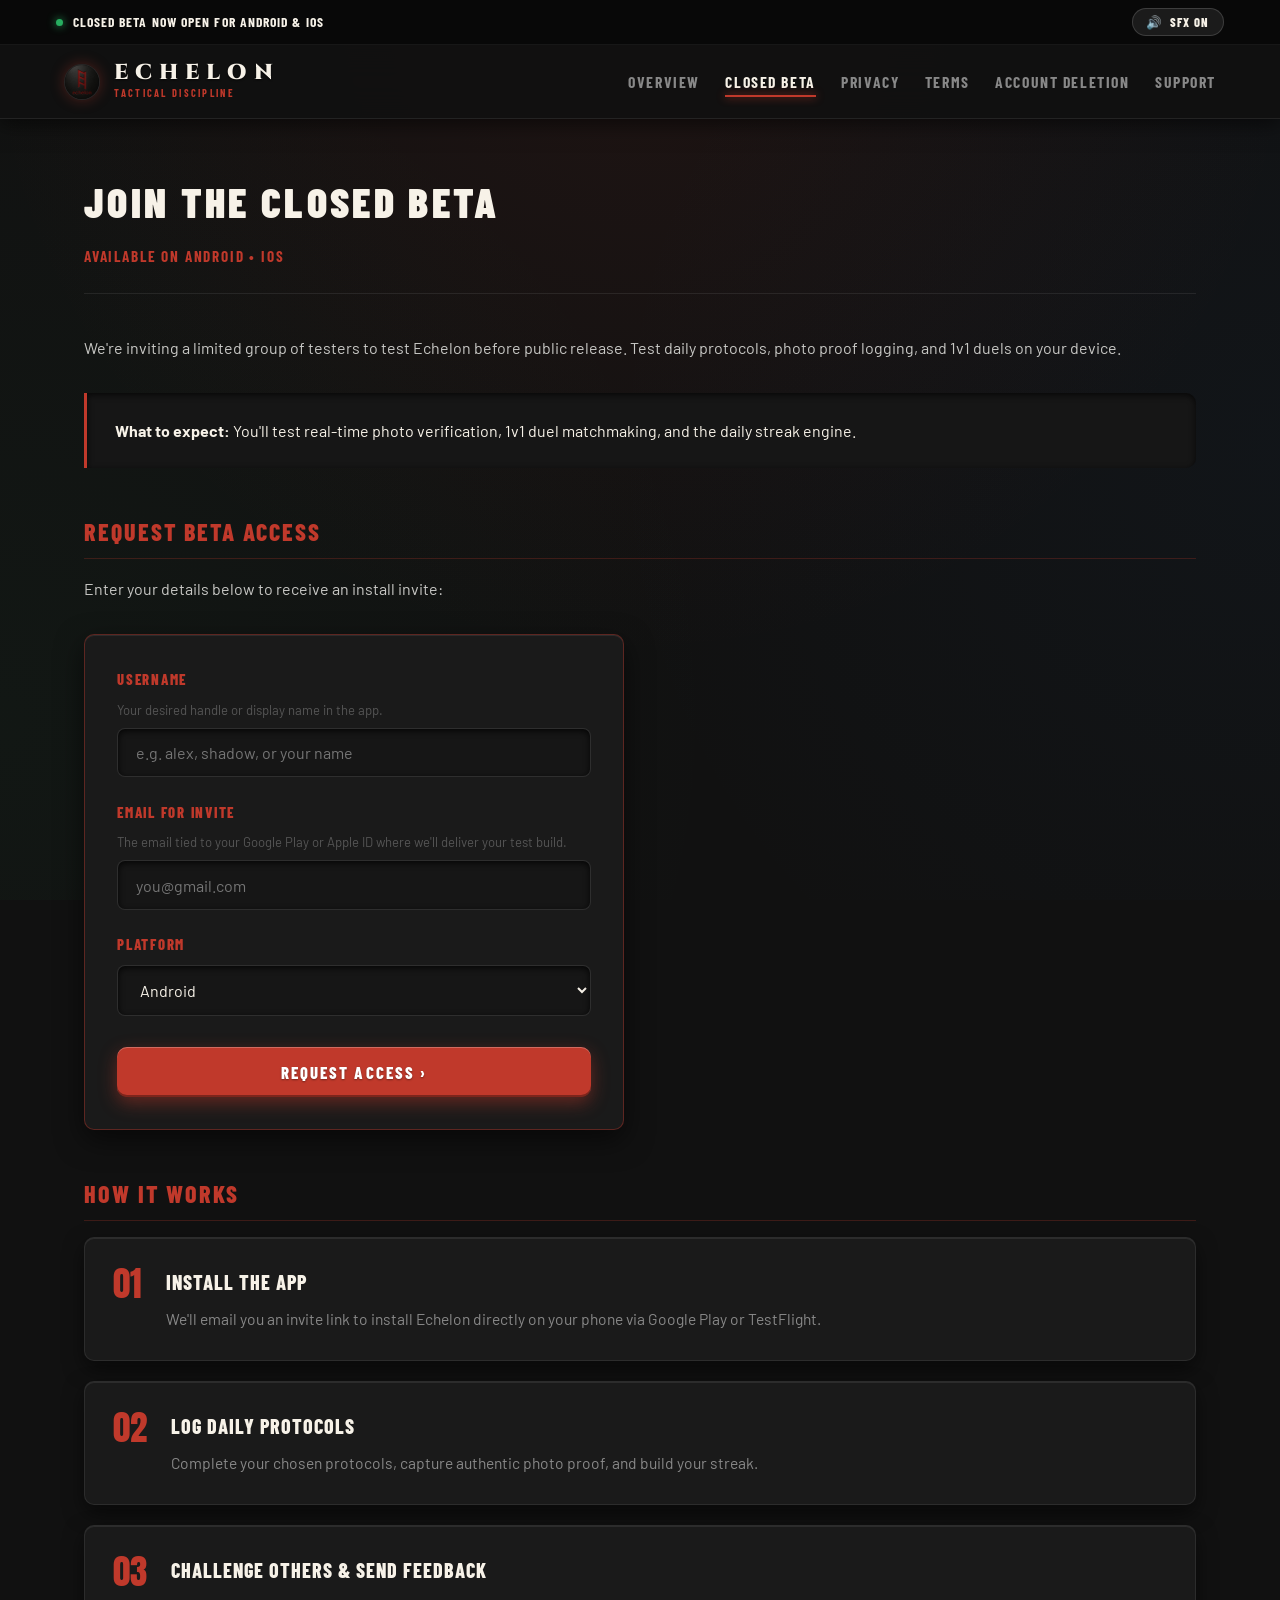
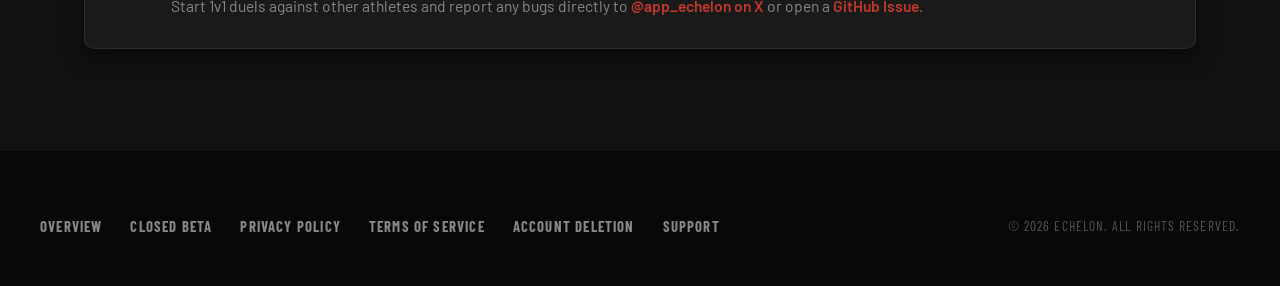
==== commit f8ca05a1: "feat(web): enable tactile foley audio engine and sfx controls across all pages" ====
--- a/docs/beta.html
+++ b/docs/beta.html
@@ -7,13 +7,20 @@
   <meta name="description" content="Join the Echelon closed beta on Android and iOS.">
   <link rel="stylesheet" href="styles.css">
   <link rel="icon" type="image/jpeg" href="images/logo_3d_leather_red.jpg">
+  <script src="app.js" defer></script>
 </head>
 <body>
-  <!-- Announcement Bar -->
+  <!-- Announcement Bar with SFX Toggle -->
   <div class="top-ticker">
-    <div class="ticker-content">
-      <span class="beacon-dot"></span>
-      <span class="ticker-announcement">Closed Beta Now Open for Android &amp; iOS</span>
+    <div class="ticker-content" style="display: flex; justify-content: space-between; align-items: center; width: 100%; max-width: 1200px; margin: 0 auto; padding: 0 1rem;">
+      <div style="display: flex; align-items: center; gap: 0.6rem;">
+        <span class="beacon-dot"></span>
+        <span class="ticker-announcement">Closed Beta Now Open for Android &amp; iOS</span>
+      </div>
+      <button id="sfx-toggle" class="sfx-toggle-pill" aria-label="Toggle Foley sound effects">
+        <span class="sfx-icon">&#128266;</span>
+        <span class="sfx-text">SFX ON</span>
+      </button>
     </div>
   </div>
 
--- a/docs/styles.css
+++ b/docs/styles.css
@@ -28,7 +28,7 @@
   --accent-green-pressed: #1F8A4C;
   --accent-green-glow: rgba(39, 174, 96, 0.45);
   
-  --accent-gold: #C9A84C;        /* Black Tier / Prestige / XP / Founder */
+  --accent-gold: #C9A84C;        /* Echelon Gold / Prestige / XP / Founder */
   --accent-gold-pressed: #A8883C;
   --accent-gold-glow: rgba(201, 168, 76, 0.45);
   
@@ -401,7 +401,7 @@
     inset 0 3px 8px rgba(0, 0, 0, 0.7);
 }
 
-/* GOLD BUTTON: Black Tier / Prestige / Founders */
+/* GOLD BUTTON: Echelon Gold / Prestige / Founders */
 .btn-gold,
 a.btn-gold,
 button.btn-gold {
@@ -698,49 +698,160 @@
   flex-wrap: wrap;
 }
 
+/* =============================================================================
+   INTERACTIVE PHONE SANDBOX & MULTI-SCREEN STYLES
+   ============================================================================= */
+.sandbox-section {
+  padding: 4.5rem 1rem 3rem;
+  max-width: 1180px;
+  margin: 0 auto;
+}
+
+.sandbox-tab-bar {
+  display: flex;
+  justify-content: center;
+  gap: 0.75rem;
+  margin: 2.25rem 0 2.75rem;
+  flex-wrap: wrap;
+}
+
+.sandbox-tab {
+  background: var(--bg-surface);
+  border: 1px solid var(--border-subtle);
+  border-radius: var(--radius-chip);
+  padding: 0.75rem 1.4rem;
+  font-family: var(--font-display);
+  font-size: 0.95rem;
+  font-weight: 800;
+  letter-spacing: 0.1em;
+  text-transform: uppercase;
+  color: var(--text-secondary);
+  cursor: pointer;
+  transition: all 0.2s cubic-bezier(0.16, 1, 0.3, 1);
+  user-select: none;
+  display: inline-flex;
+  align-items: center;
+  gap: 0.5rem;
+  box-shadow: inset 0 1px 0 var(--border-top-highlight);
+}
+.sandbox-tab:hover {
+  color: var(--text-primary);
+  border-color: rgba(255, 255, 255, 0.25);
+  transform: translateY(-2px);
+}
+.sandbox-tab[data-mode="arena"].active {
+  background: rgba(192, 57, 43, 0.22);
+  border-color: var(--accent-red);
+  color: #fff;
+  box-shadow: 0 0 24px rgba(192, 57, 43, 0.45);
+}
+.sandbox-tab[data-mode="duels"].active {
+  background: rgba(26, 95, 168, 0.22);
+  border-color: var(--accent-blue);
+  color: #fff;
+  box-shadow: 0 0 24px rgba(26, 95, 168, 0.45);
+}
+.sandbox-tab[data-mode="goals"].active {
+  background: rgba(39, 174, 96, 0.22);
+  border-color: var(--accent-green);
+  color: #fff;
+  box-shadow: 0 0 24px rgba(39, 174, 96, 0.45);
+}
+.sandbox-tab[data-mode="gold"].active {
+  background: rgba(201, 168, 76, 0.22);
+  border-color: var(--accent-gold);
+  color: #fff;
+  box-shadow: 0 0 24px rgba(201, 168, 76, 0.45);
+}
+
+.sandbox-layout {
+  display: flex;
+  align-items: center;
+  justify-content: center;
+  gap: 4rem;
+  flex-wrap: wrap;
+}
+
+/* Phone Mockup Frame */
 .phone-mockup {
-  width: 320px;
-  background: var(--bg-outer);
-  border-radius: 36px;
+  width: 350px;
+  max-width: 100%;
+  background: #080808;
+  border-radius: 42px;
   border: 4px solid #282828;
   box-shadow: 
-    0 25px 60px rgba(0, 0, 0, 0.9),
-    0 0 40px rgba(192, 57, 43, 0.25),
+    0 35px 80px rgba(0, 0, 0, 0.95),
+    0 0 50px rgba(192, 57, 43, 0.2),
     inset 0 0 0 2px rgba(255, 255, 255, 0.08);
   padding: 12px;
   position: relative;
   overflow: hidden;
+  user-select: none;
+  transition: box-shadow 0.3s ease;
 }
 
 .phone-screen {
   background: var(--bg-primary);
-  border-radius: 26px;
-  padding: 1.25rem 1rem 1.5rem;
-  border: 1px solid rgba(255, 255, 255, 0.04);
+  border-radius: 32px;
+  padding: 1.15rem 1.05rem 1.4rem;
+  border: 1px solid rgba(255, 255, 255, 0.05);
   display: flex;
   flex-direction: column;
-  gap: 1rem;
+  gap: 0.85rem;
+  min-height: 540px;
+  position: relative;
+  overflow: hidden;
 }
 
 .phone-notch {
-  width: 100px;
+  width: 96px;
   height: 18px;
-  background: var(--bg-outer);
+  background: #080808;
   border-radius: 0 0 12px 12px;
-  margin: -1.25rem auto 0.5rem;
+  margin: -1.15rem auto 0.4rem;
+  border: 1px solid #1c1c1c;
+  border-top: none;
+}
+
+.sim-status-bar {
+  display: flex;
+  justify-content: space-between;
+  align-items: center;
+  font-family: var(--font-display);
+  font-size: 0.72rem;
+  font-weight: 800;
+  color: rgba(255, 255, 255, 0.55);
+  padding: 0 0.4rem 0.2rem;
+  letter-spacing: 0.06em;
+}
+
+.phone-screen-view {
+  display: none;
+  flex-direction: column;
+  gap: 0.85rem;
+  flex: 1;
+  animation: fadeInPhone 0.25s cubic-bezier(0.16, 1, 0.3, 1);
+}
+.phone-screen-view.active {
+  display: flex;
+}
+
+@keyframes fadeInPhone {
+  from { opacity: 0; transform: translateY(6px); }
+  to { opacity: 1; transform: translateY(0); }
 }
 
 .phone-header {
   display: flex;
   justify-content: space-between;
   align-items: center;
-  padding-bottom: 0.75rem;
+  padding-bottom: 0.65rem;
   border-bottom: 1px solid var(--border-subtle);
 }
 
 .phone-title {
   font-family: var(--font-display);
-  font-size: 1.1rem;
+  font-size: 1.05rem;
   font-weight: 800;
   letter-spacing: 0.06em;
   text-transform: uppercase;
@@ -748,22 +859,39 @@
 
 .phone-streak {
   font-family: var(--font-display);
-  font-size: 0.85rem;
+  font-size: 0.82rem;
   font-weight: 800;
   color: var(--accent-yellow);
 }
 
+/* Viewfinder & Flash */
+.camera-flash-overlay {
+  position: absolute;
+  inset: 0;
+  background: #ffffff;
+  opacity: 0;
+  pointer-events: none;
+  z-index: 90;
+  border-radius: 32px;
+  transition: opacity 0.05s ease-out;
+}
+.camera-flash-overlay.flash-active {
+  opacity: 0.95;
+  transition: none;
+}
+
 .viewfinder-box {
-  background: #0a0a0a;
+  background: #090909;
   border: 1px solid rgba(255, 255, 255, 0.1);
   border-radius: var(--radius-well);
-  height: 220px;
+  height: 235px;
   position: relative;
   display: flex;
   flex-direction: column;
   justify-content: space-between;
   padding: 0.85rem;
-  box-shadow: inset 0 2px 10px rgba(0,0,0,0.8);
+  box-shadow: inset 0 2px 14px rgba(0, 0, 0, 0.85);
+  overflow: hidden;
 }
 
 .viewfinder-corner {
@@ -771,31 +899,49 @@
   width: 14px;
   height: 14px;
   border-color: var(--accent-red);
+  z-index: 2;
 }
 .tl { top: 8px; left: 8px; border-top: 2px solid var(--accent-red); border-left: 2px solid var(--accent-red); }
 .tr { top: 8px; right: 8px; border-top: 2px solid var(--accent-red); border-right: 2px solid var(--accent-red); }
 .bl { bottom: 8px; left: 8px; border-bottom: 2px solid var(--accent-red); border-left: 2px solid var(--accent-red); }
 .br { bottom: 8px; right: 8px; border-bottom: 2px solid var(--accent-red); border-right: 2px solid var(--accent-red); }
 
+.scanner-line {
+  position: absolute;
+  left: 0;
+  right: 0;
+  height: 2px;
+  background: linear-gradient(90deg, transparent, rgba(192, 57, 43, 0.8), transparent);
+  box-shadow: 0 0 10px var(--accent-red);
+  z-index: 1;
+  animation: scanSweep 2s ease-in-out infinite alternate;
+}
+@keyframes scanSweep {
+  0% { top: 12%; }
+  100% { top: 88%; }
+}
+
 .gesture-prompt {
-  background: rgba(192, 57, 43, 0.9);
+  background: rgba(192, 57, 43, 0.92);
   padding: 0.4rem 0.75rem;
   border-radius: var(--radius-chip);
   font-family: var(--font-display);
-  font-size: 0.78rem;
+  font-size: 0.76rem;
   font-weight: 800;
   letter-spacing: 0.08em;
   text-transform: uppercase;
   color: #fff;
   text-align: center;
   align-self: center;
-  box-shadow: 0 4px 12px rgba(0,0,0,0.6);
+  box-shadow: 0 4px 12px rgba(0, 0, 0, 0.6);
+  z-index: 2;
 }
 
 .camera-controls-row {
   display: flex;
   justify-content: space-between;
   align-items: center;
+  z-index: 2;
 }
 
 .cam-switch-pill {
@@ -803,22 +949,120 @@
   border-radius: var(--radius-pill);
   padding: 0.25rem 0.65rem;
   font-family: var(--font-display);
-  font-size: 0.72rem;
+  font-size: 0.7rem;
   font-weight: 700;
   letter-spacing: 0.06em;
   color: var(--text-primary);
   text-transform: uppercase;
+  cursor: pointer;
 }
 
 .watermark-text {
   font-family: var(--font-display);
   font-size: 0.68rem;
   letter-spacing: 0.08em;
-  color: rgba(255, 255, 255, 0.5);
-}
-
+  color: rgba(255, 255, 255, 0.55);
+}
+
+.sim-status-badge {
+  padding: 0.35rem 0.65rem;
+  border-radius: var(--radius-chip);
+  font-family: var(--font-display);
+  font-size: 0.75rem;
+  font-weight: 800;
+  letter-spacing: 0.08em;
+  text-transform: uppercase;
+}
+.status-ready { background: rgba(39, 174, 96, 0.15); color: var(--accent-green); border: 1px solid var(--accent-green); }
+.status-verifying { background: rgba(232, 163, 32, 0.15); color: var(--accent-yellow); border: 1px solid var(--accent-yellow); animation: pulseVerify 0.8s infinite alternate; }
+.status-verified { background: rgba(39, 174, 96, 0.25); color: #fff; border: 1px solid var(--accent-green); }
+
+@keyframes pulseVerify {
+  from { opacity: 0.6; }
+  to { opacity: 1; }
+}
+
+/* 1v1 Duels Screen inside Phone */
+.sim-combatant-avatar {
+  width: 44px;
+  height: 44px;
+  border-radius: 50%;
+  display: flex;
+  align-items: center;
+  justify-content: center;
+  font-family: var(--font-display);
+  font-weight: 900;
+  font-size: 1.3rem;
+}
+.sim-combatant-avatar.red { background: rgba(192, 57, 43, 0.22); color: var(--accent-red); border: 2px solid var(--accent-red); }
+.sim-combatant-avatar.blue { background: rgba(26, 95, 168, 0.22); color: var(--accent-blue); border: 2px solid var(--accent-blue); }
+
+.sim-radar-wave {
+  width: 100%;
+  height: 2px;
+  background: var(--accent-blue);
+  box-shadow: 0 0 12px var(--accent-blue);
+  opacity: 0;
+  transition: opacity 0.2s ease;
+}
+.sim-radar-wave.radar-active {
+  opacity: 1;
+  animation: radarPulse 0.7s infinite alternate;
+}
+@keyframes radarPulse {
+  from { box-shadow: 0 0 4px var(--accent-blue); }
+  to { box-shadow: 0 0 20px var(--accent-blue); }
+}
+
+/* Goals Checklist inside Phone */
+.sim-goal-row {
+  display: flex;
+  align-items: center;
+  justify-content: space-between;
+  padding: 0.65rem 0.85rem;
+  background: var(--bg-deboss);
+  border: 1px solid var(--border-subtle);
+  border-radius: var(--radius-well);
+  cursor: pointer;
+  transition: all 0.2s ease;
+}
+.sim-goal-row:hover {
+  border-color: rgba(255, 255, 255, 0.18);
+  background: #1c1c1c;
+}
+.sim-check-box {
+  width: 20px;
+  height: 20px;
+  border-radius: 4px;
+  border: 1.5px solid var(--text-muted);
+  display: flex;
+  align-items: center;
+  justify-content: center;
+  font-size: 0.75rem;
+  font-weight: 900;
+  color: #fff;
+  transition: all 0.2s ease;
+}
+.sim-check-box.checked {
+  background: var(--accent-green);
+  border-color: var(--accent-green);
+  box-shadow: 0 0 10px rgba(39, 174, 96, 0.5);
+}
+
+/* Right Column: Mode Telemetry Pane */
 .showcase-details {
   max-width: 480px;
+  flex: 1;
+}
+
+.mode-detail-pane {
+  display: none;
+  flex-direction: column;
+  gap: 1.25rem;
+  animation: fadeInPhone 0.25s cubic-bezier(0.16, 1, 0.3, 1);
+}
+.mode-detail-pane.active {
+  display: flex;
 }
 
 /* =============================================================================
@@ -948,63 +1192,234 @@
 }
 
 /* =============================================================================
-   TACTILE CONTROL PLAYGROUND (INTERACTIVE BUTTONS)
+   SFX AUDIO TOGGLE PILL
    ============================================================================= */
-.tactile-playground-card {
+.sfx-toggle-pill {
+  display: inline-flex;
+  align-items: center;
+  gap: 0.45rem;
+  background: rgba(255, 255, 255, 0.08);
+  border: 1px solid rgba(255, 255, 255, 0.15);
+  border-radius: var(--radius-pill);
+  padding: 0.35rem 0.85rem;
+  font-family: var(--font-display);
+  font-size: 0.78rem;
+  font-weight: 800;
+  letter-spacing: 0.08em;
+  color: var(--text-primary);
+  cursor: pointer;
+  transition: all 0.2s ease;
+  user-select: none;
+}
+.sfx-toggle-pill:hover {
+  background: rgba(255, 255, 255, 0.16);
+  border-color: rgba(255, 255, 255, 0.3);
+}
+.sfx-toggle-pill.is-muted {
+  color: var(--text-muted);
+  border-color: rgba(255, 255, 255, 0.06);
+}
+
+/* =============================================================================
+   MECHANICAL SAFETY DEADBOLT SLIDE-TO-CONFIRM
+   ============================================================================= */
+.deadbolt-section {
+  padding: 4.5rem 1rem;
+  max-width: 820px;
+  margin: 0 auto;
+  text-align: center;
+}
+
+.deadbolt-container {
   background: var(--bg-surface);
   border: 1px solid var(--border-subtle);
   border-radius: var(--radius-card);
-  padding: 2.5rem;
-  margin: 4rem 0;
-  box-shadow: 
-    0 16px 36px rgba(0,0,0,0.6),
+  padding: 2.25rem 2rem 2.5rem;
+  box-shadow: 
+    0 20px 48px rgba(0, 0, 0, 0.7),
     inset 0 1px 0 var(--border-top-highlight);
+  position: relative;
+}
+
+.deadbolt-track {
+  position: relative;
+  height: 64px;
+  background: #0d0d0d;
+  border: 2px solid #222222;
+  border-radius: var(--radius-pill);
+  box-shadow: 
+    inset 0 4px 14px rgba(0, 0, 0, 0.9),
+    0 1px 0 rgba(255, 255, 255, 0.08);
+  display: flex;
+  align-items: center;
+  padding: 4px;
+  margin: 2rem 0 1.25rem;
+  user-select: none;
+  touch-action: none;
+  cursor: grab;
+  overflow: hidden;
+}
+.deadbolt-track.active {
+  cursor: grabbing;
+  border-color: rgba(192, 57, 43, 0.5);
+  box-shadow: 
+    inset 0 4px 14px rgba(0, 0, 0, 0.9),
+    0 0 25px rgba(192, 57, 43, 0.35);
+}
+.deadbolt-track.confirmed {
+  border-color: var(--accent-green);
+  box-shadow: 
+    inset 0 4px 14px rgba(0, 0, 0, 0.9),
+    0 0 35px rgba(39, 174, 96, 0.5);
+}
+
+.deadbolt-fill {
+  position: absolute;
+  left: 0;
+  top: 0;
+  bottom: 0;
+  width: 0%;
+  background: linear-gradient(90deg, rgba(192, 57, 43, 0.4), rgba(192, 57, 43, 0.85));
+  border-radius: var(--radius-pill);
+  pointer-events: none;
+}
+.deadbolt-track.confirmed .deadbolt-fill {
+  background: linear-gradient(90deg, rgba(39, 174, 96, 0.4), rgba(39, 174, 96, 0.85));
+}
+
+.deadbolt-label {
+  position: absolute;
+  inset: 0;
+  display: flex;
+  align-items: center;
+  justify-content: center;
+  font-family: var(--font-display);
+  font-size: 0.95rem;
+  font-weight: 800;
+  letter-spacing: 0.16em;
+  text-transform: uppercase;
+  color: var(--text-primary);
+  opacity: 0.75;
+  pointer-events: none;
+  transition: all 0.2s ease;
+}
+
+.deadbolt-knob {
+  width: 54px;
+  height: 54px;
+  border-radius: 50%;
+  background: linear-gradient(135deg, #e74c3c 0%, #962d22 100%);
+  border: 2px solid rgba(255, 255, 255, 0.35);
+  box-shadow: 
+    0 6px 18px rgba(0, 0, 0, 0.7),
+    inset 0 2px 2px rgba(255, 255, 255, 0.5),
+    inset 0 -3px 3px rgba(0, 0, 0, 0.5);
+  display: flex;
+  align-items: center;
+  justify-content: center;
+  font-size: 1.25rem;
+  color: #fff;
+  position: relative;
+  z-index: 5;
+  cursor: grab;
+  user-select: none;
+  touch-action: none;
+  flex-shrink: 0;
+}
+.deadbolt-knob:active,
+.deadbolt-knob.dragging {
+  cursor: grabbing;
+  transform: scale(0.96);
+  box-shadow: 
+    0 3px 10px rgba(0, 0, 0, 0.8),
+    inset 0 2px 2px rgba(255, 255, 255, 0.6);
+}
+.deadbolt-track.confirmed .deadbolt-knob {
+  background: linear-gradient(135deg, #2ecc71 0%, #1e824c 100%);
+  border-color: rgba(255, 255, 255, 0.5);
+}
+
+/* =============================================================================
+   APP-GRADE XP CELEBRATION MODAL OVERLAY
+   ============================================================================= */
+.xp-modal {
+  position: fixed;
+  inset: 0;
+  background: rgba(0, 0, 0, 0.88);
+  backdrop-filter: blur(10px);
+  -webkit-backdrop-filter: blur(10px);
+  z-index: 9999;
+  display: flex;
+  align-items: center;
+  justify-content: center;
+  padding: 1.5rem;
+  opacity: 0;
+  visibility: hidden;
+  transition: all 0.25s cubic-bezier(0.16, 1, 0.3, 1);
+}
+.xp-modal.is-active {
+  opacity: 1;
+  visibility: visible;
+}
+
+#xp-confetti-canvas {
+  position: absolute;
+  inset: 0;
+  width: 100%;
+  height: 100%;
+  pointer-events: none;
+  z-index: 1;
+}
+
+.xp-modal-card {
+  position: relative;
+  z-index: 2;
+  background: var(--bg-surface);
+  border: 2px solid var(--accent-gold);
+  border-radius: var(--radius-card);
+  padding: 2.75rem 2.25rem;
+  max-width: 480px;
+  width: 100%;
   text-align: center;
-}
-
-.button-strip {
-  display: flex;
+  box-shadow: 
+    0 25px 70px rgba(0, 0, 0, 0.9),
+    0 0 50px rgba(201, 168, 76, 0.4),
+    inset 0 1px 0 rgba(255, 255, 255, 0.2);
+  transform: scale(0.92);
+  transition: transform 0.3s cubic-bezier(0.175, 0.885, 0.32, 1.275);
+}
+.xp-modal.is-active .xp-modal-card {
+  transform: scale(1);
+}
+
+.xp-crown-emblem {
+  width: 64px;
+  height: 64px;
+  background: rgba(201, 168, 76, 0.15);
+  border: 2px solid var(--accent-gold);
+  border-radius: 50%;
+  display: flex;
+  align-items: center;
   justify-content: center;
-  align-items: center;
-  gap: 1.25rem;
-  flex-wrap: wrap;
-  margin: 2rem 0 1.5rem;
-}
-
-/* =============================================================================
-   MANIFESTO HARD QUOTE
-   ============================================================================= */
-.manifesto-box {
-  background: var(--bg-deboss);
-  border: 1px solid rgba(192, 57, 43, 0.35);
-  border-left: 4px solid var(--accent-red);
-  border-radius: var(--radius-card);
-  padding: 2.25rem 2.5rem;
-  margin: 4.5rem 0;
-  box-shadow: 
-    inset 0 2px 10px rgba(0, 0, 0, 0.8),
-    0 8px 24px rgba(0, 0, 0, 0.6);
-  position: relative;
-}
-
-.manifesto-quote {
-  font-family: var(--font-display);
-  font-size: 1.5rem;
-  font-weight: 700;
+  margin: 0 auto 1.25rem;
+  font-size: 1.8rem;
+  box-shadow: 0 0 24px rgba(201, 168, 76, 0.5);
+  animation: crownPulse 1.5s infinite alternate;
+}
+@keyframes crownPulse {
+  from { transform: scale(1); box-shadow: 0 0 16px rgba(201, 168, 76, 0.3); }
+  to { transform: scale(1.08); box-shadow: 0 0 32px rgba(201, 168, 76, 0.7); }
+}
+
+.xp-counter-number {
+  font-family: var(--font-display);
+  font-size: 4rem;
+  font-weight: 900;
   letter-spacing: 0.04em;
-  line-height: 1.5;
-  color: var(--text-primary);
-  text-transform: uppercase;
-  margin-bottom: 1rem;
-}
-
-.manifesto-author {
-  font-family: var(--font-display);
-  font-size: 0.9rem;
-  font-weight: 800;
-  letter-spacing: 0.18em;
-  text-transform: uppercase;
-  color: var(--accent-red);
+  color: var(--accent-gold);
+  text-shadow: 0 4px 20px rgba(201, 168, 76, 0.6);
+  line-height: 1;
+  margin-bottom: 0.5rem;
 }
 
 /* =============================================================================
@@ -1594,42 +2009,58 @@
     width: 100%;
   }
 
-  /* Tactile Playground */
-  .tactile-playground-card {
-    padding: 1.6rem 1.15rem;
-    margin: 2.75rem 0;
-  }
-
-  .tactile-playground-card h3 {
-    font-size: 1.5rem !important;
-  }
-
-  .button-strip {
-    display: grid;
-    grid-template-columns: 1fr 1fr;
-    gap: 0.75rem;
+  /* Mobile Deadbolt & Sandbox */
+  .deadbolt-section {
+    padding: 3rem 0.5rem;
+  }
+
+  .deadbolt-container {
+    padding: 1.5rem 1rem;
+  }
+
+  .deadbolt-track {
+    height: 58px;
     margin: 1.5rem 0 1rem;
   }
 
-  .button-strip .btn {
+  .deadbolt-knob {
+    width: 48px;
+    height: 48px;
+    font-size: 1.1rem;
+  }
+
+  .deadbolt-label {
+    font-size: 0.75rem;
+    letter-spacing: 0.08em;
+  }
+
+  .sandbox-tab-bar {
+    gap: 0.45rem;
+    margin: 1.5rem 0 2rem;
+  }
+
+  .sandbox-tab {
+    padding: 0.6rem 0.85rem;
+    font-size: 0.82rem;
+  }
+
+  .phone-mockup {
     width: 100%;
-    padding: 0.85rem 0.75rem;
-    font-size: 0.88rem;
-  }
-
-  /* Manifesto */
-  .manifesto-box {
-    padding: 1.5rem 1.2rem;
-    margin: 3rem 0;
-  }
-
-  .manifesto-quote {
-    font-size: 1.15rem;
-    line-height: 1.55;
-  }
-
-  .manifesto-author {
-    font-size: 0.8rem;
+    max-width: 350px;
+    border-radius: 34px;
+    padding: 10px;
+  }
+
+  .phone-screen {
+    min-height: 520px;
+  }
+
+  .xp-modal-card {
+    padding: 2rem 1.25rem;
+  }
+
+  .xp-counter-number {
+    font-size: 3.2rem;
   }
 
   /* Footer */
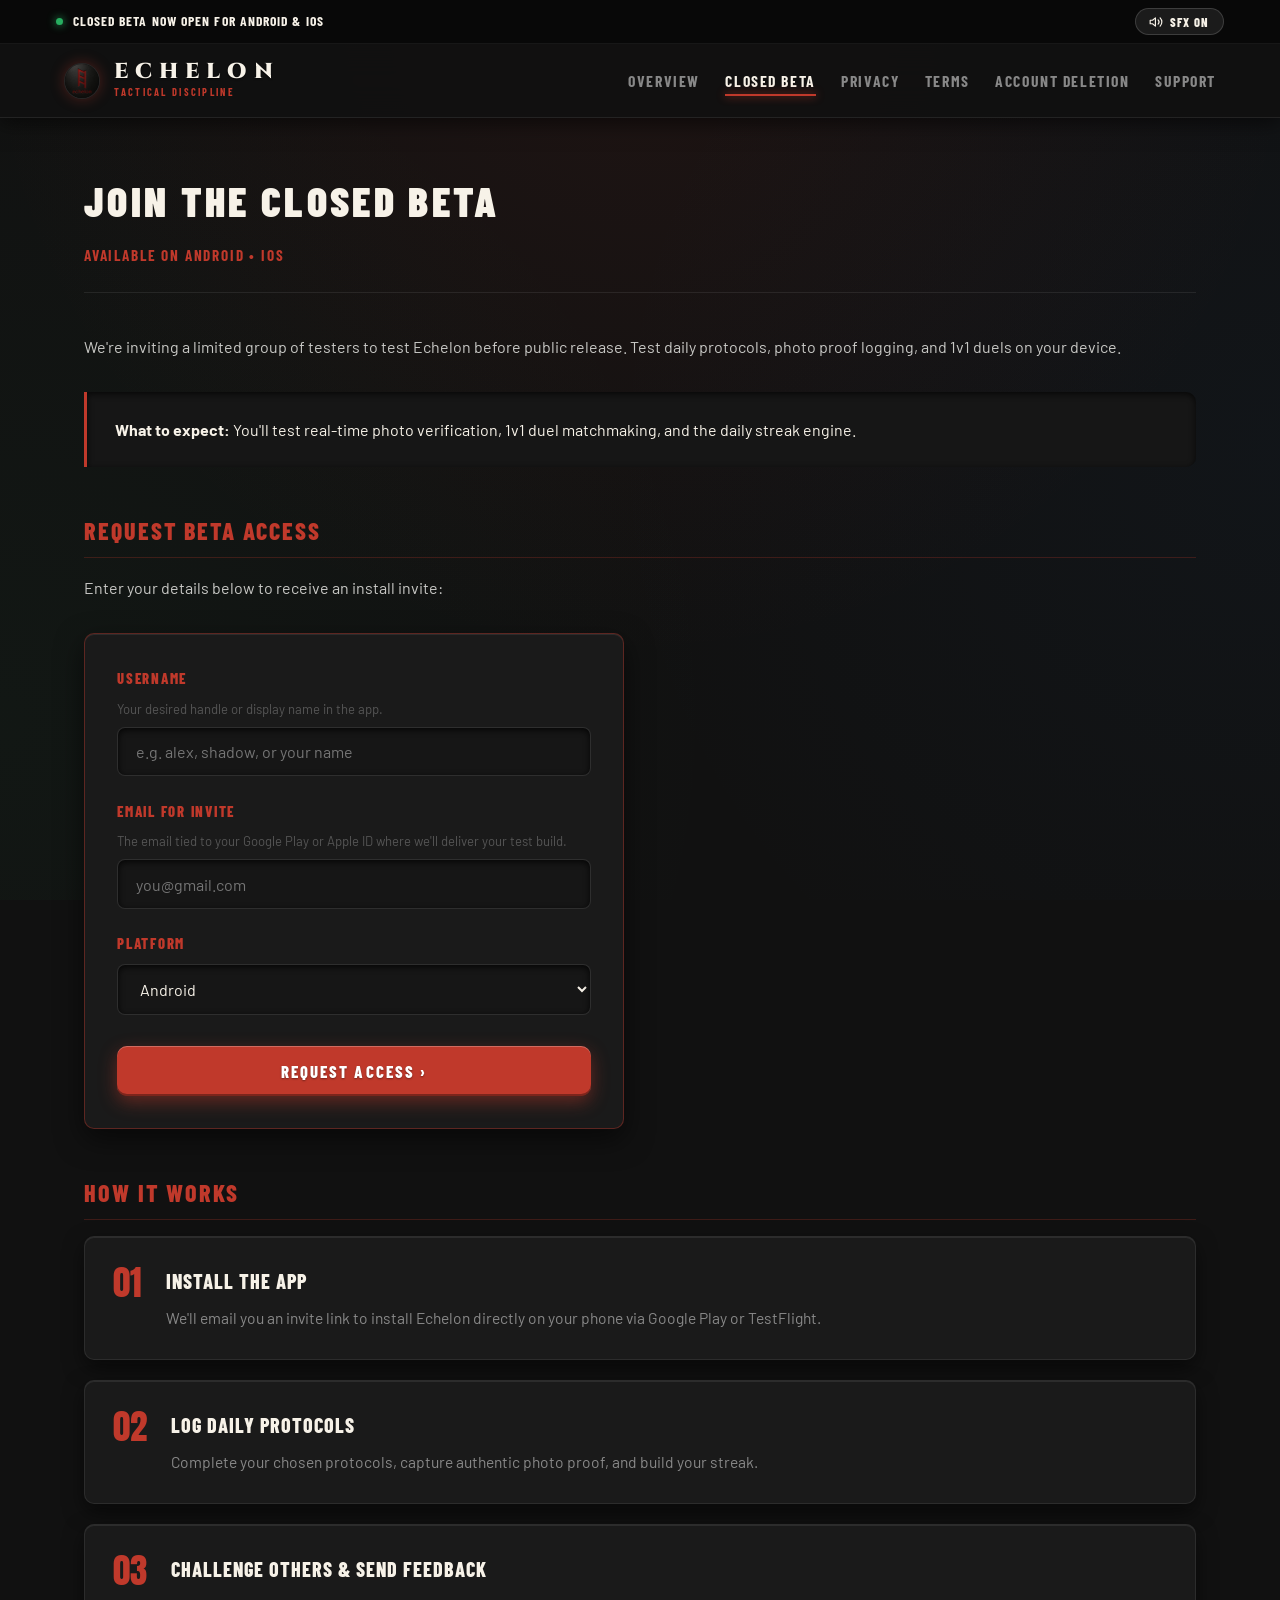
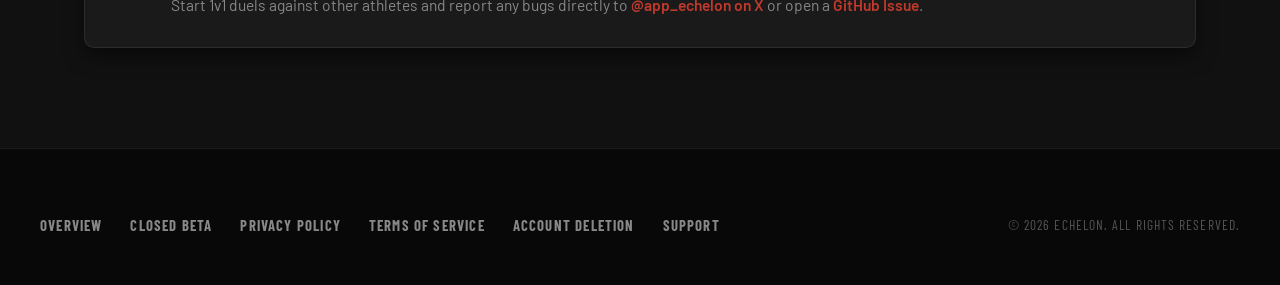
==== commit d9aed98b: "design: eliminate all emojis from website with clean SVGs and luxury brutalist tags" ====
--- a/docs/beta.html
+++ b/docs/beta.html
@@ -18,7 +18,7 @@
         <span class="ticker-announcement">Closed Beta Now Open for Android &amp; iOS</span>
       </div>
       <button id="sfx-toggle" class="sfx-toggle-pill" aria-label="Toggle Foley sound effects">
-        <span class="sfx-icon">&#128266;</span>
+        <svg class="sfx-icon" width="14" height="14" viewBox="0 0 24 24" fill="none" stroke="currentColor" stroke-width="2" stroke-linecap="round" stroke-linejoin="round" style="vertical-align: middle;"><polygon points="11 5 6 9 2 9 2 15 6 15 11 19 11 5"></polygon><path d="M19.07 4.93a10 10 0 0 1 0 14.14M15.54 8.46a5 5 0 0 1 0 7.07"></path></svg>
         <span class="sfx-text">SFX ON</span>
       </button>
     </div>
@@ -223,7 +223,9 @@
       const card = document.getElementById('beta-card');
       card.innerHTML = `
         <div style="text-align: center; padding: 1.5rem 0.5rem;">
-          <div style="color: var(--accent-green); font-size: 2.4rem; margin-bottom: 0.5rem;">✓</div>
+          <div style="display: flex; justify-content: center; margin-bottom: 0.75rem;">
+            <svg width="42" height="42" viewBox="0 0 24 24" fill="none" stroke="var(--accent-green)" stroke-width="2.5" stroke-linecap="round" stroke-linejoin="round"><path d="M22 11.08V12a10 10 0 1 1-5.93-9.14"></path><polyline points="22 4 12 14.01 9 11.01"></polyline></svg>
+          </div>
           <div style="font-family: var(--font-display); font-size: 1.5rem; font-weight: 800; letter-spacing: 0.08em; text-transform: uppercase; color: var(--text-primary); margin-bottom: 0.4rem;">
             APPLICATION LOGGED
           </div>
@@ -248,7 +250,7 @@
             ${emailButtonsHtml}
           </div>
           <div id="dm-status-msg" style="display: none; color: var(--accent-green); font-size: 0.82rem; margin-top: 0.85rem; font-family: var(--font-display); letter-spacing: 0.05em;">
-            ✓ DETAILS COPIED TO CLIPBOARD — PASTE DIRECTLY INTO YOUR MESSAGE!
+            DETAILS COPIED TO CLIPBOARD — PASTE DIRECTLY INTO YOUR MESSAGE!
           </div>
         </div>
       `;
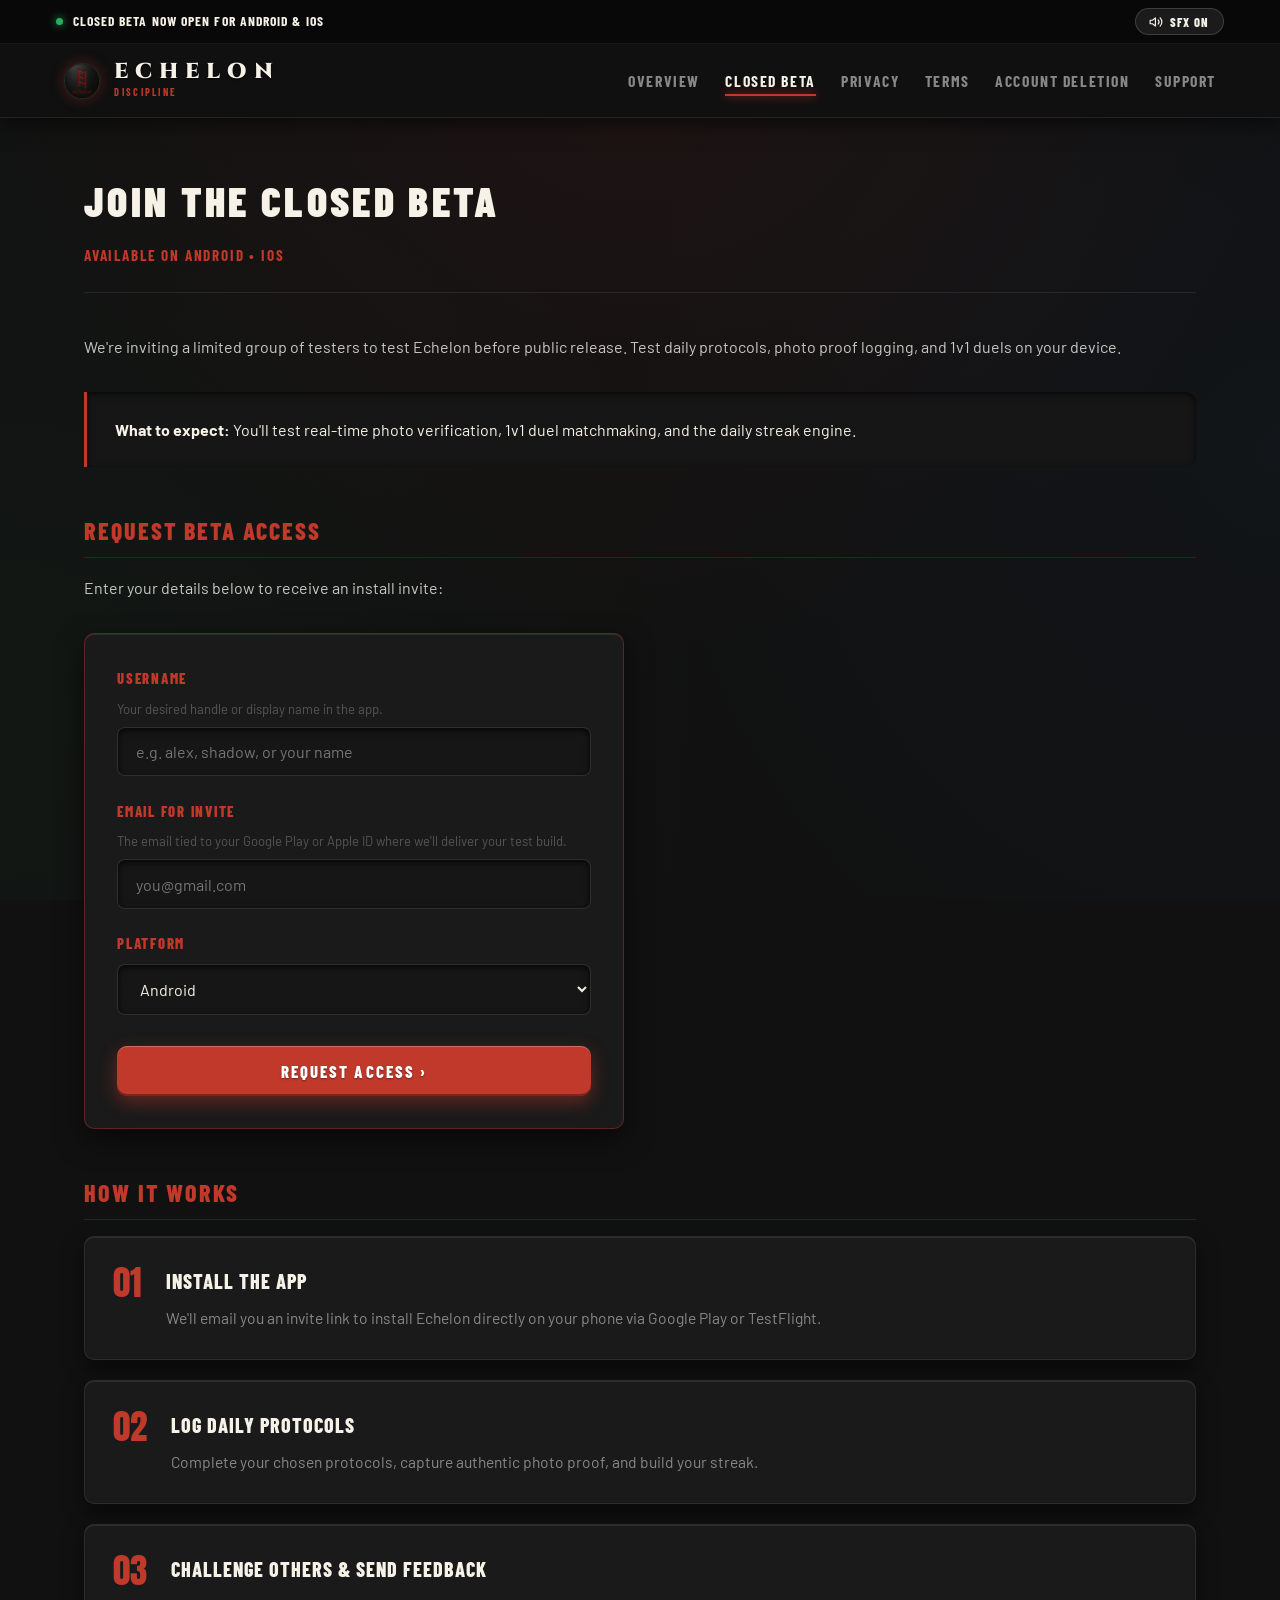
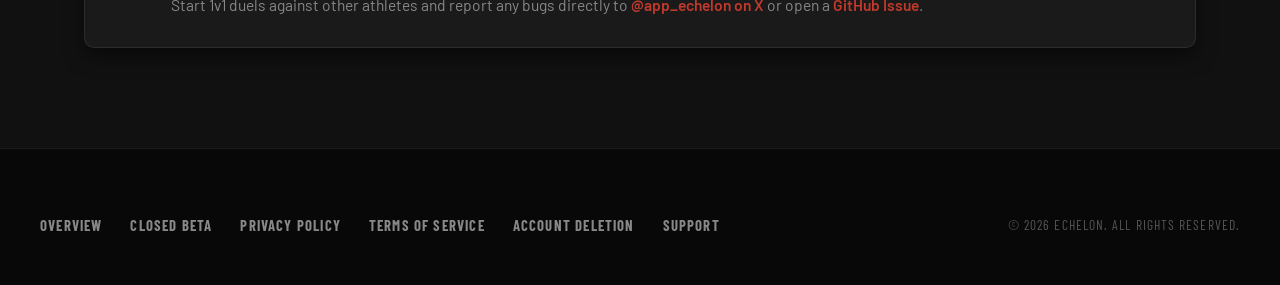
==== commit 296a090c: "copy: eliminate mechanical and military jargon across website" ====
--- a/docs/beta.html
+++ b/docs/beta.html
@@ -17,7 +17,7 @@
         <span class="beacon-dot"></span>
         <span class="ticker-announcement">Closed Beta Now Open for Android &amp; iOS</span>
       </div>
-      <button id="sfx-toggle" class="sfx-toggle-pill" aria-label="Toggle Foley sound effects">
+      <button id="sfx-toggle" class="sfx-toggle-pill" aria-label="Toggle sound effects">
         <svg class="sfx-icon" width="14" height="14" viewBox="0 0 24 24" fill="none" stroke="currentColor" stroke-width="2" stroke-linecap="round" stroke-linejoin="round" style="vertical-align: middle;"><polygon points="11 5 6 9 2 9 2 15 6 15 11 19 11 5"></polygon><path d="M19.07 4.93a10 10 0 0 1 0 14.14M15.54 8.46a5 5 0 0 1 0 7.07"></path></svg>
         <span class="sfx-text">SFX ON</span>
       </button>
@@ -32,7 +32,7 @@
         </div>
         <div class="brand-info">
           <span class="brand-text">ECHELON</span>
-          <span class="brand-sub">TACTICAL DISCIPLINE</span>
+          <span class="brand-sub">DISCIPLINE</span>
         </div>
       </a>
 
@@ -230,7 +230,7 @@
             APPLICATION LOGGED
           </div>
           <p style="color: var(--text-secondary); font-size: 0.95rem; margin-bottom: 1.25rem; line-height: 1.6;">
-            We've logged your application for <strong style="color: var(--text-primary);">${callsign}</strong>. Transmit your handle via X or GitHub to finalize provisioning.
+            We've logged your application for <strong style="color: var(--text-primary);">${callsign}</strong>. Send us a message on X or GitHub to receive your beta invite.
           </p>
           <div class="deboss-well" style="margin-bottom: 1.25rem; text-align: left; font-family: var(--font-display); font-size: 0.88rem; color: var(--text-secondary);">
             <div>USERNAME: <strong style="color: var(--text-primary);">${callsign}</strong></div>
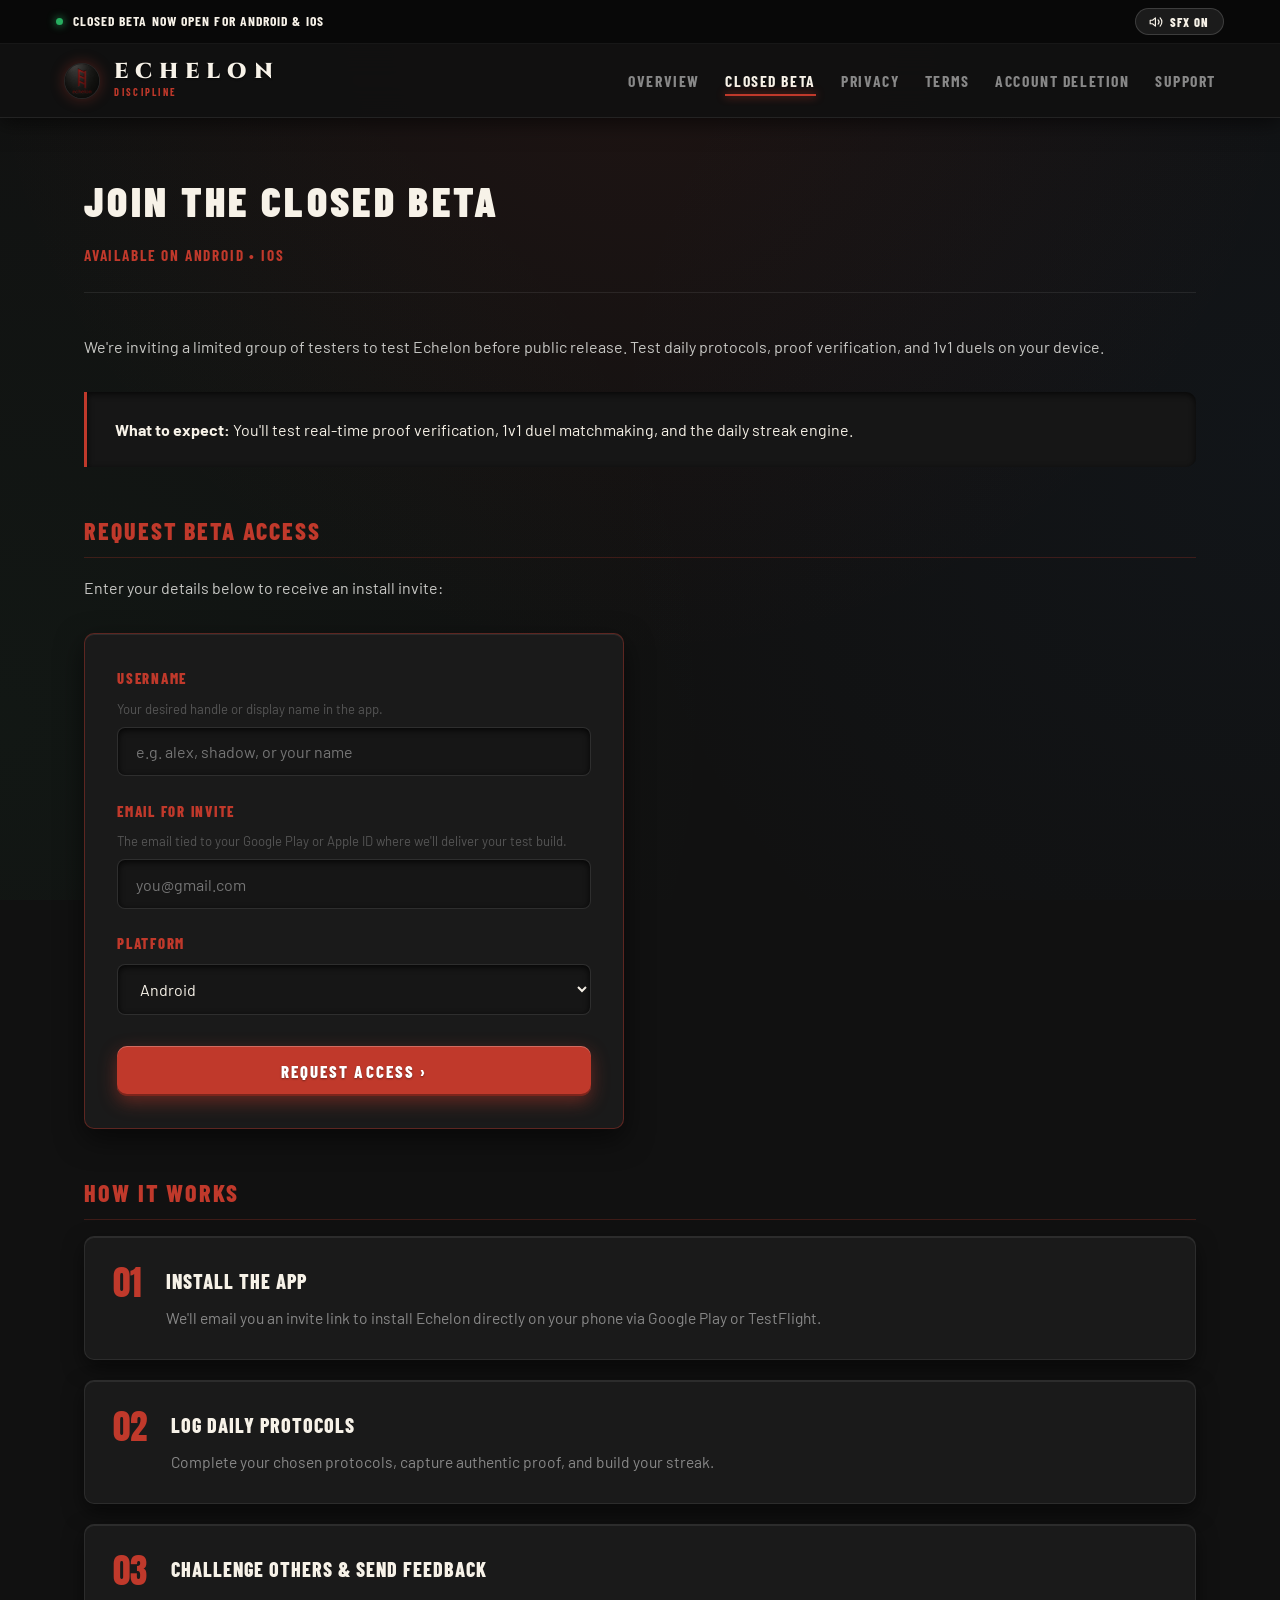
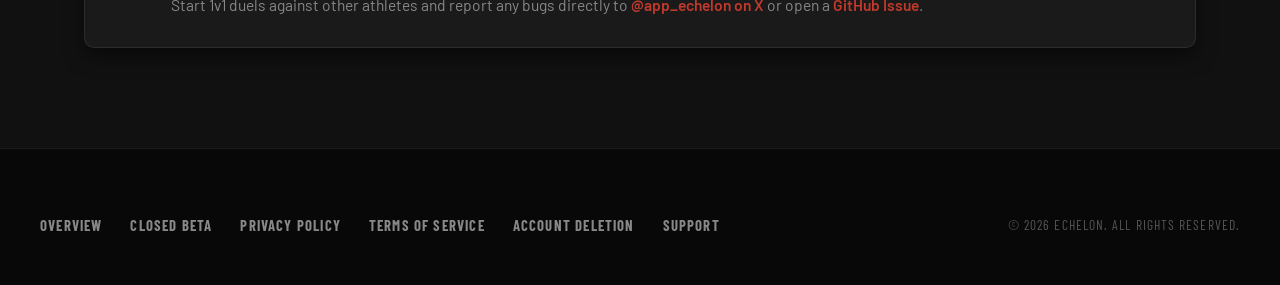
==== commit 77b8e24e: "copy: remove tagline, replace callsign with username, and generalize proof to photos and videos" ====
--- a/docs/beta.html
+++ b/docs/beta.html
@@ -80,11 +80,11 @@
 
     <div class="legal-content">
       <p>
-        We're inviting a limited group of testers to test Echelon before public release. Test daily protocols, photo proof logging, and 1v1 duels on your device.
+        We're inviting a limited group of testers to test Echelon before public release. Test daily protocols, proof verification, and 1v1 duels on your device.
       </p>
 
       <div class="callout">
-        <p><strong>What to expect:</strong> You'll test real-time photo verification, 1v1 duel matchmaking, and the daily streak engine.</p>
+        <p><strong>What to expect:</strong> You'll test real-time proof verification, 1v1 duel matchmaking, and the daily streak engine.</p>
       </div>
 
       <h2>Request Beta Access</h2>
@@ -93,9 +93,9 @@
       <div id="beta-card" class="card" style="max-width: 540px; margin: 2rem 0; border-color: var(--border-accent);">
         <form id="beta-form" onsubmit="handleBetaSubmit(event)">
           <div class="form-group">
-            <label class="form-label" for="callsign">Username</label>
+            <label class="form-label" for="username">Username</label>
             <span style="display: block; font-size: 0.82rem; color: var(--text-muted); margin-bottom: 0.4rem; font-family: var(--font-body); text-transform: none; letter-spacing: normal;">Your desired handle or display name in the app.</span>
-            <input type="text" id="callsign" name="callsign" autocomplete="username" placeholder="e.g. alex, shadow, or your name" required class="form-input">
+            <input type="text" id="username" name="username" autocomplete="username" placeholder="e.g. alex, shadow, or your name" required class="form-input">
           </div>
 
           <div class="form-group">
@@ -132,7 +132,7 @@
         <div class="step-num">02</div>
         <div class="step-body">
           <h4>Log Daily Protocols</h4>
-          <p>Complete your chosen protocols, capture authentic photo proof, and build your streak.</p>
+          <p>Complete your chosen protocols, capture authentic proof, and build your streak.</p>
         </div>
       </div>
 
@@ -175,20 +175,20 @@
 
     function handleBetaSubmit(e) {
       e.preventDefault();
-      const callsign = document.getElementById('callsign').value.trim();
+      const username = document.getElementById('username').value.trim();
       const email = document.getElementById('email').value.trim();
       const platform = document.getElementById('platform').value;
 
-      if (!callsign || !email) return;
+      if (!username || !email) return;
 
       const submitBtn = document.getElementById('submit-btn');
       submitBtn.textContent = 'Recording...';
       submitBtn.disabled = true;
 
-      const bodyText = 'Username: ' + callsign + '\nEmail: ' + email + '\nPlatform: ' + platform + '\n\nRequesting access to the Echelon Closed Beta.';
-      const xTweetText = '@app_echelon Requesting Closed Beta access for Username: ' + callsign + ' [' + platform + ']';
+      const bodyText = 'Username: ' + username + '\nEmail: ' + email + '\nPlatform: ' + platform + '\n\nRequesting access to the Echelon Closed Beta.';
+      const xTweetText = '@app_echelon Requesting Closed Beta access for Username: ' + username + ' [' + platform + ']';
       const xPostUrl = 'https://x.com/intent/tweet?text=' + encodeURIComponent(xTweetText);
-      const ghIssueUrl = 'https://github.com/Echelon69420/echelon/issues/new?title=' + encodeURIComponent('Beta Access Request: ' + callsign) + '&body=' + encodeURIComponent(bodyText);
+      const ghIssueUrl = 'https://github.com/Echelon69420/echelon/issues/new?title=' + encodeURIComponent('Beta Access Request: ' + username) + '&body=' + encodeURIComponent(bodyText);
 
       // Auto-copy application details immediately to clipboard
       if (navigator.clipboard) {
@@ -198,14 +198,14 @@
       // Save application locally on device
       try {
         const stored = JSON.parse(localStorage.getItem('echelon_beta_apps') || '[]');
-        stored.push({ callsign: callsign, email: email, platform: platform, date: new Date().toISOString() });
+        stored.push({ username: username, email: email, platform: platform, date: new Date().toISOString() });
         localStorage.setItem('echelon_beta_apps', JSON.stringify(stored));
       } catch (err) {}
 
       // Build email buttons if official email is configured
       let emailButtonsHtml = '';
       if (OFFICIAL_DISPATCH_EMAIL) {
-        const subject = encodeURIComponent('Echelon Beta Access Request — ' + callsign);
+        const subject = encodeURIComponent('Echelon Beta Access Request — ' + username);
         const encodedBody = encodeURIComponent(bodyText);
         const gmailUrl = 'https://mail.google.com/mail/?view=cm&fs=1&to=' + OFFICIAL_DISPATCH_EMAIL + '&su=' + subject + '&body=' + encodedBody;
         const mailtoUrl = 'mailto:' + OFFICIAL_DISPATCH_EMAIL + '?subject=' + subject + '&body=' + encodedBody;
@@ -230,10 +230,10 @@
             APPLICATION LOGGED
           </div>
           <p style="color: var(--text-secondary); font-size: 0.95rem; margin-bottom: 1.25rem; line-height: 1.6;">
-            We've logged your application for <strong style="color: var(--text-primary);">${callsign}</strong>. Send us a message on X or GitHub to receive your beta invite.
+            We've logged your application for <strong style="color: var(--text-primary);">${username}</strong>. Send us a message on X or GitHub to receive your beta invite.
           </p>
           <div class="deboss-well" style="margin-bottom: 1.25rem; text-align: left; font-family: var(--font-display); font-size: 0.88rem; color: var(--text-secondary);">
-            <div>USERNAME: <strong style="color: var(--text-primary);">${callsign}</strong></div>
+            <div>USERNAME: <strong style="color: var(--text-primary);">${username}</strong></div>
             <div>INVITE EMAIL: <strong style="color: var(--text-primary);">${email}</strong></div>
             <div>PLATFORM: <strong style="color: var(--text-primary);">${platform.toUpperCase()}</strong></div>
           </div>
--- a/docs/styles.css
+++ b/docs/styles.css
@@ -1221,7 +1221,7 @@
 }
 
 /* =============================================================================
-   MECHANICAL SAFETY DEADBOLT SLIDE-TO-CONFIRM
+   SLIDE-TO-CONFIRM JOIN SLIDER
    ============================================================================= */
 .deadbolt-section {
   padding: 4.5rem 1rem;
@@ -1595,7 +1595,7 @@
   margin-bottom: 0;
 }
 
-/* Tactical Form Controls */
+/* Form Controls */
 .form-group {
   margin-bottom: 1.4rem;
 }
@@ -2009,7 +2009,7 @@
     width: 100%;
   }
 
-  /* Mobile Deadbolt & Sandbox */
+  /* Mobile Join Slider & Sandbox */
   .deadbolt-section {
     padding: 3rem 0.5rem;
   }
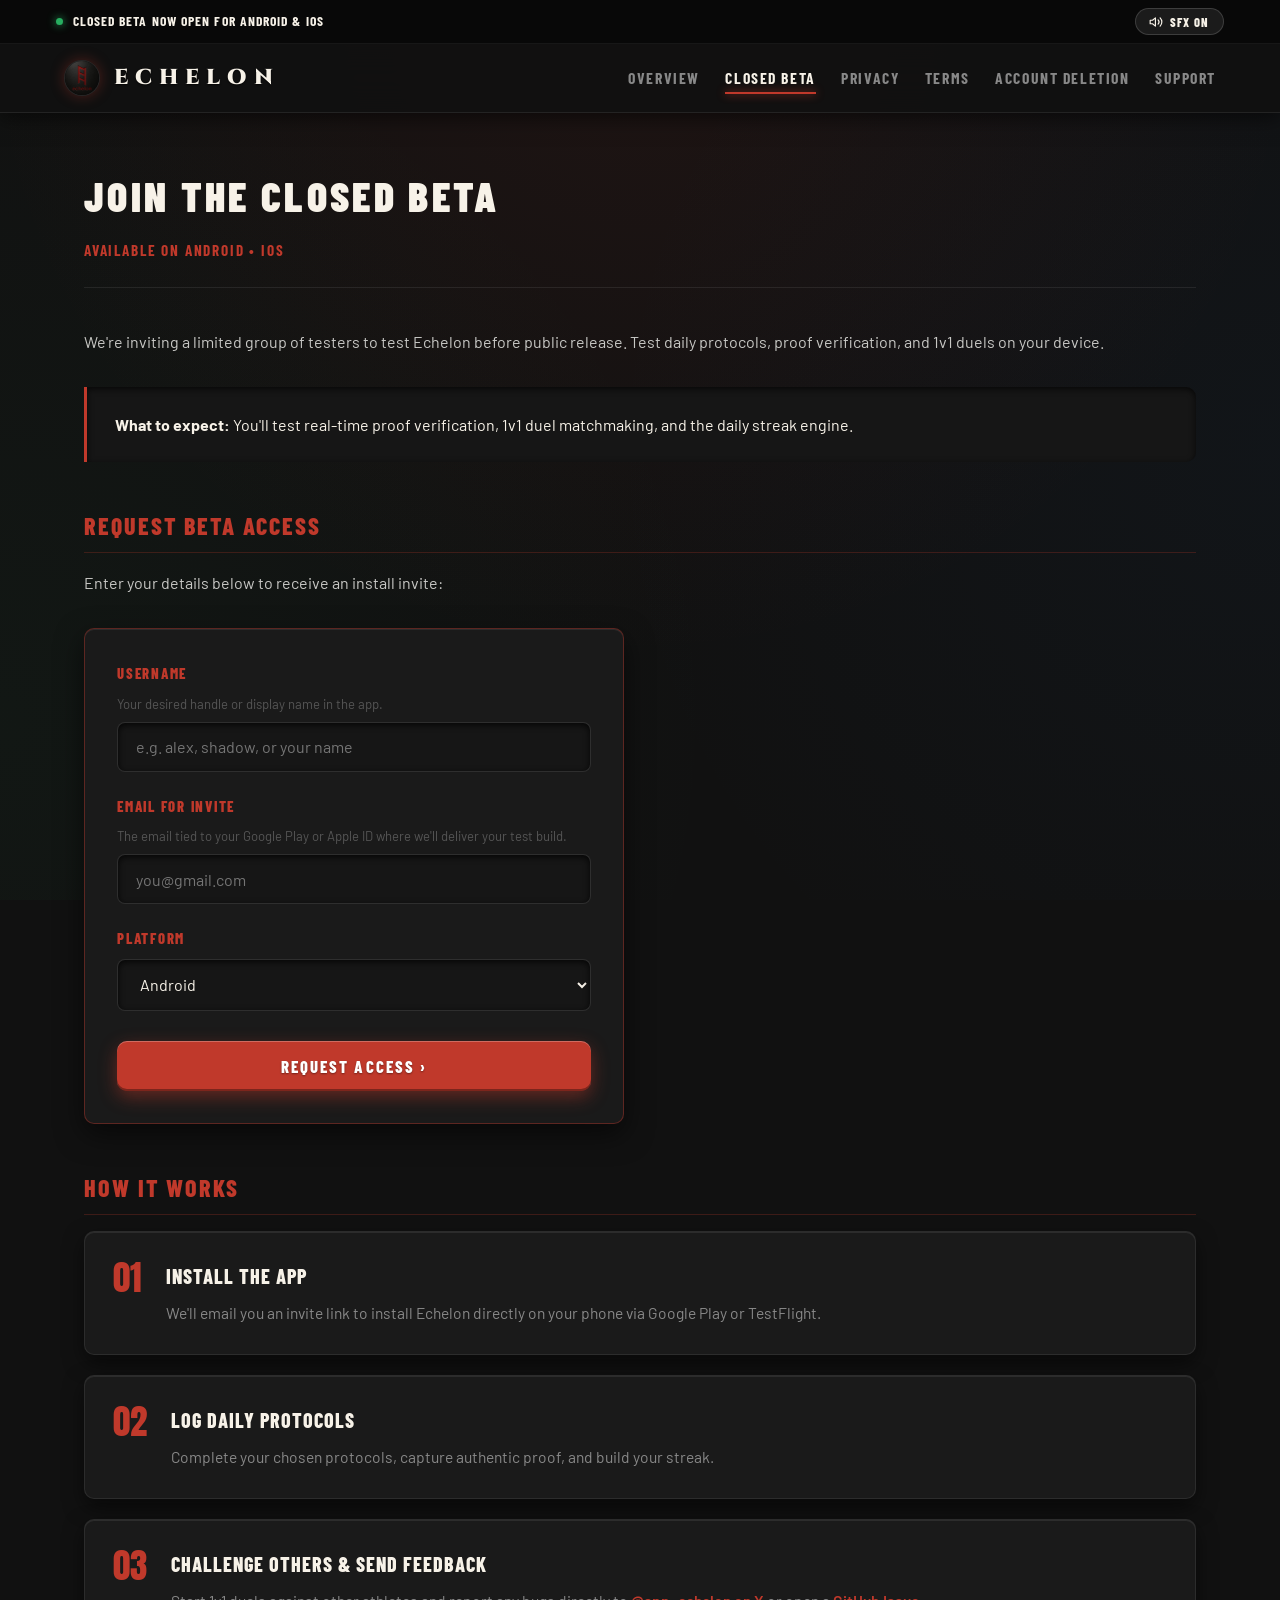
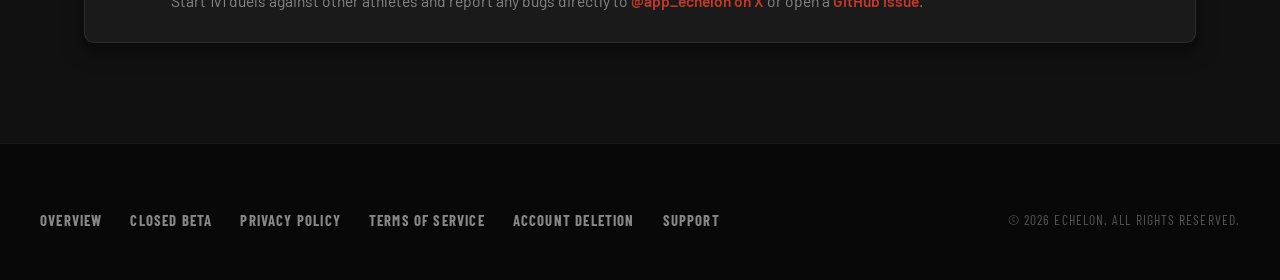
==== commit 0f8dfa21: "brand: remove discipline subtitle under echelon logo in top bar" ====
--- a/docs/beta.html
+++ b/docs/beta.html
@@ -32,7 +32,6 @@
         </div>
         <div class="brand-info">
           <span class="brand-text">ECHELON</span>
-          <span class="brand-sub">DISCIPLINE</span>
         </div>
       </a>
 
--- a/docs/styles.css
+++ b/docs/styles.css
@@ -205,14 +205,6 @@
   text-shadow: 0 1px 2px rgba(0,0,0,0.8);
 }
 
-.brand-sub {
-  font-family: var(--font-display);
-  font-size: 0.65rem;
-  font-weight: 700;
-  letter-spacing: 0.22em;
-  text-transform: uppercase;
-  color: var(--accent-red);
-}
 
 nav ul {
   display: flex;
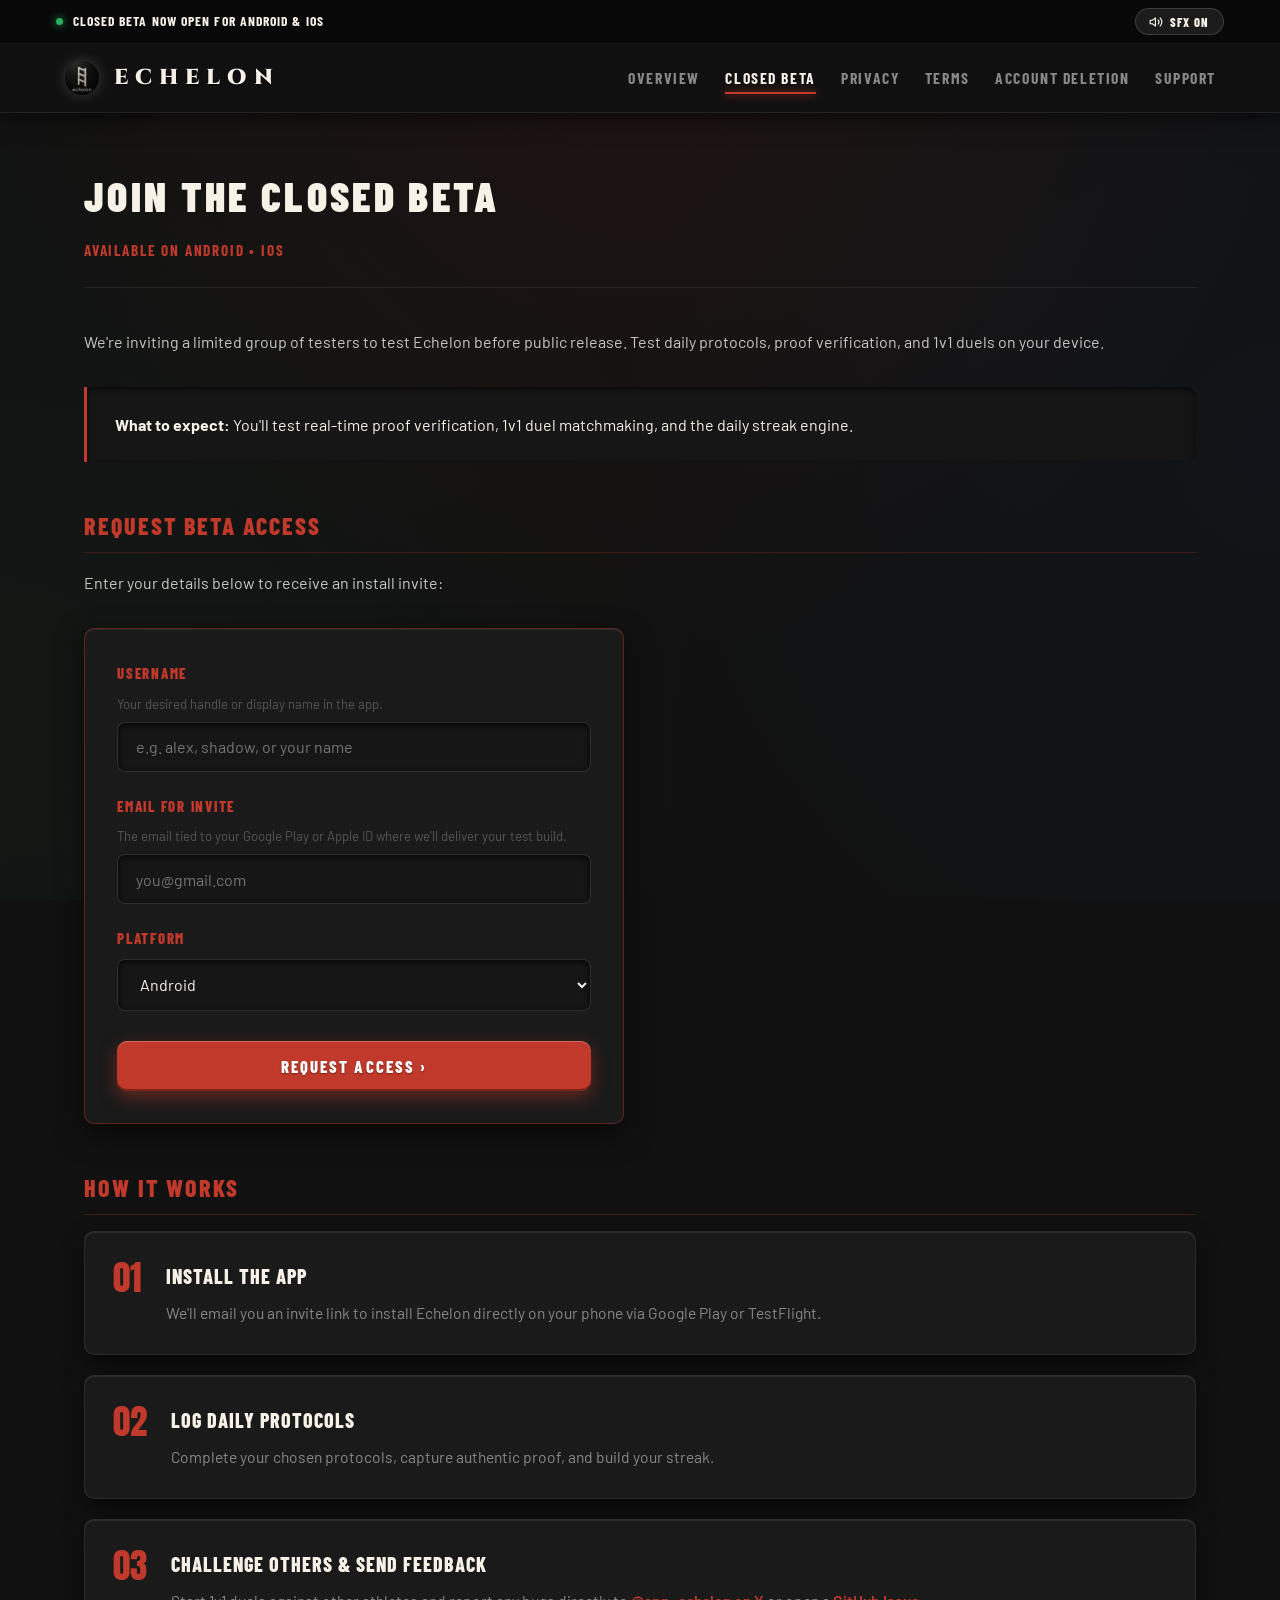
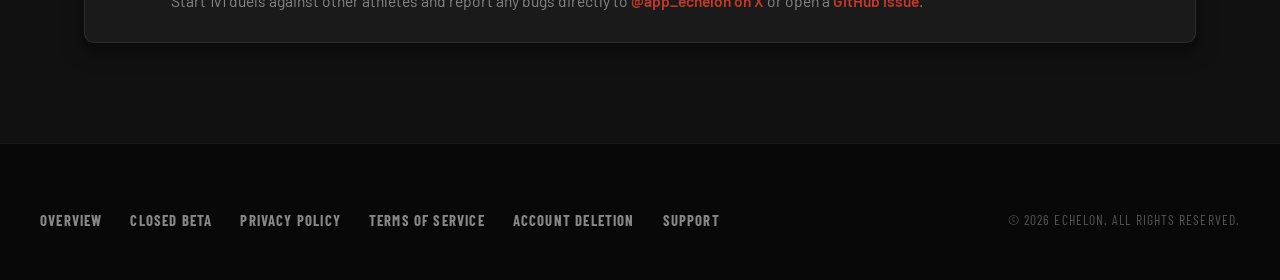
==== commit 7f9c4d15: "brand: set white logo with black background as primary and add colored division emblems" ====
--- a/docs/beta.html
+++ b/docs/beta.html
@@ -6,7 +6,7 @@
   <title>Closed Beta — Echelon</title>
   <meta name="description" content="Join the Echelon closed beta on Android and iOS.">
   <link rel="stylesheet" href="styles.css">
-  <link rel="icon" type="image/jpeg" href="images/logo_3d_leather_red.jpg">
+  <link rel="icon" type="image/jpeg" href="images/logo_3d_leather_bone.jpg">
   <script src="app.js" defer></script>
 </head>
 <body>
@@ -28,7 +28,7 @@
     <div class="nav-container">
       <a href="index.html" class="brand">
         <div class="brand-emblem-wrap">
-          <img src="images/logo_3d_leather_red.jpg" alt="Echelon Insignia">
+          <img src="images/logo_3d_leather_bone.jpg" alt="Echelon Insignia">
         </div>
         <div class="brand-info">
           <span class="brand-text">ECHELON</span>
--- a/docs/styles.css
+++ b/docs/styles.css
@@ -179,7 +179,7 @@
   display: flex;
   align-items: center;
   justify-content: center;
-  box-shadow: 0 0 14px rgba(192, 57, 43, 0.35);
+  box-shadow: 0 0 14px rgba(255, 255, 255, 0.15);
   overflow: hidden;
 }
 
@@ -548,7 +548,7 @@
   padding: 4px;
   border: 2px solid rgba(255, 255, 255, 0.12);
   box-shadow: 
-    0 0 45px rgba(192, 57, 43, 0.3),
+    0 0 45px rgba(255, 255, 255, 0.12),
     0 12px 30px rgba(0, 0, 0, 0.8),
     inset 0 1px 0 rgba(255, 255, 255, 0.2);
 }
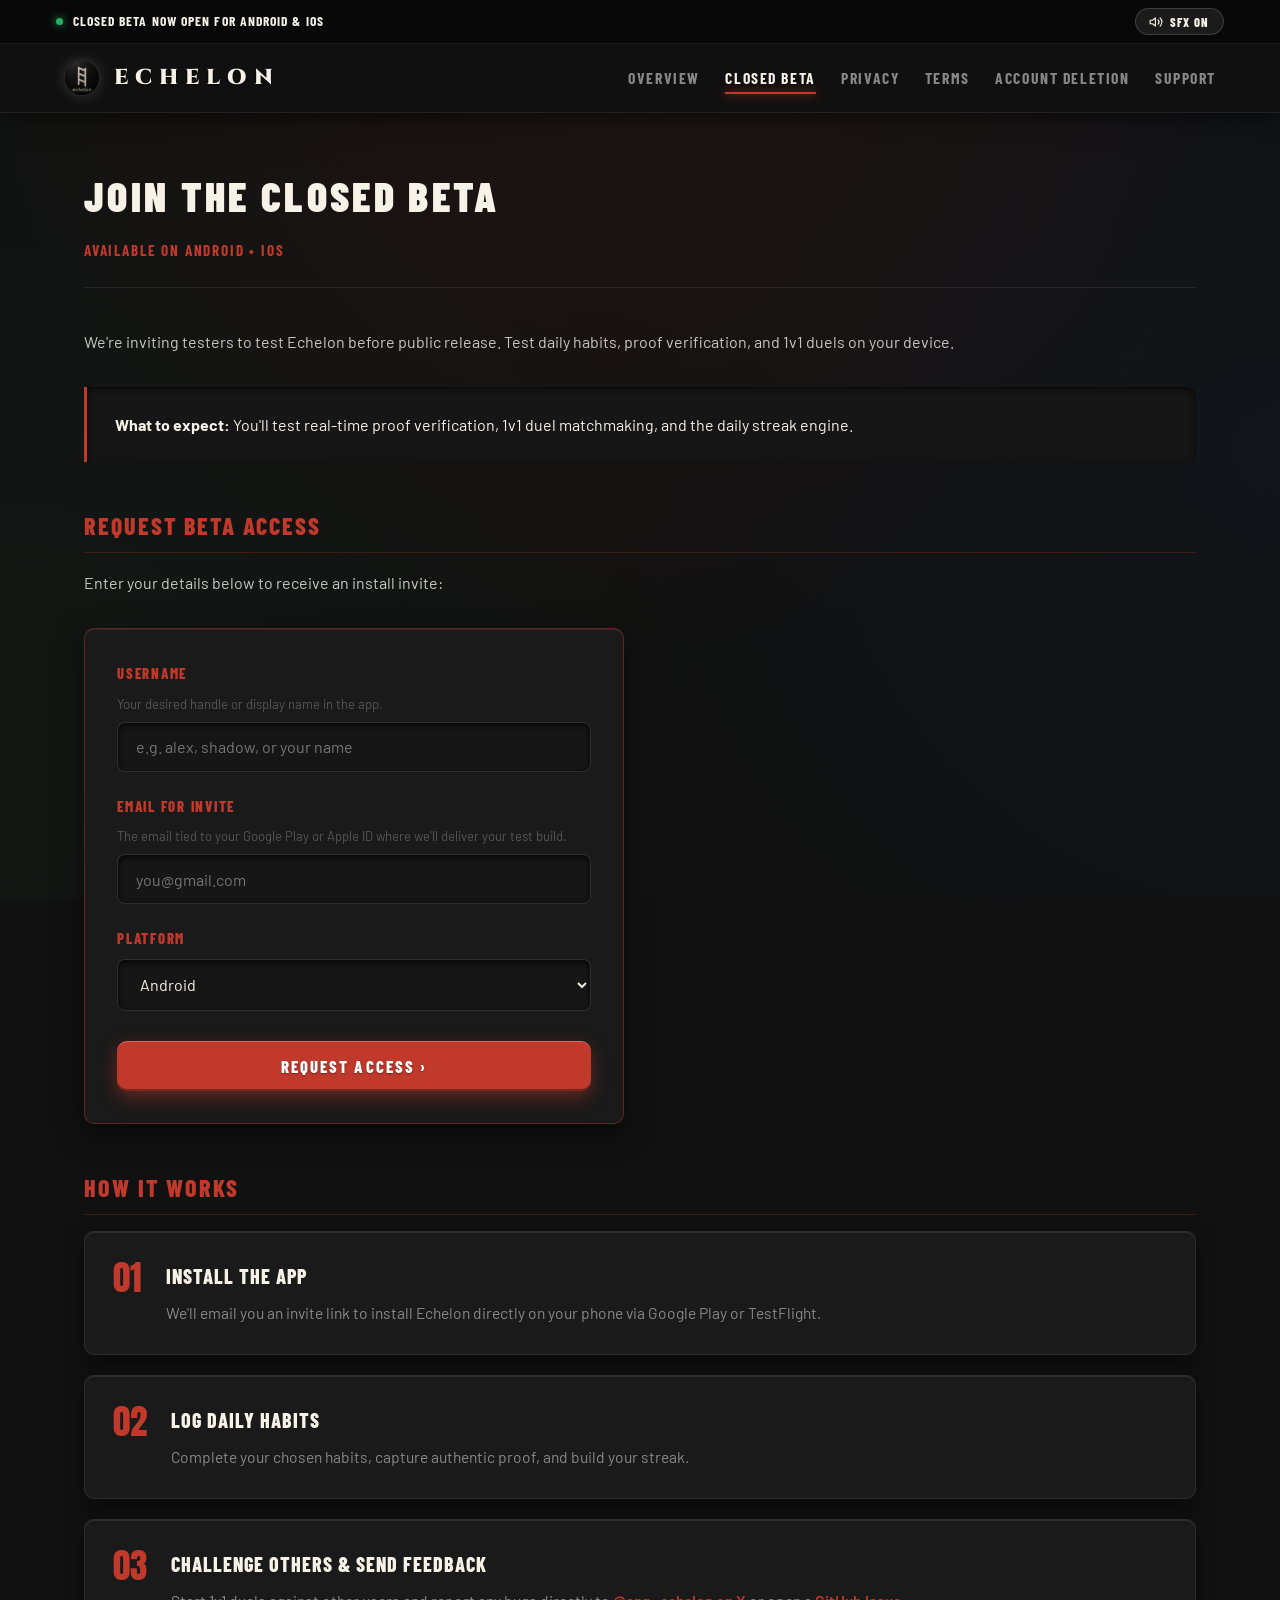
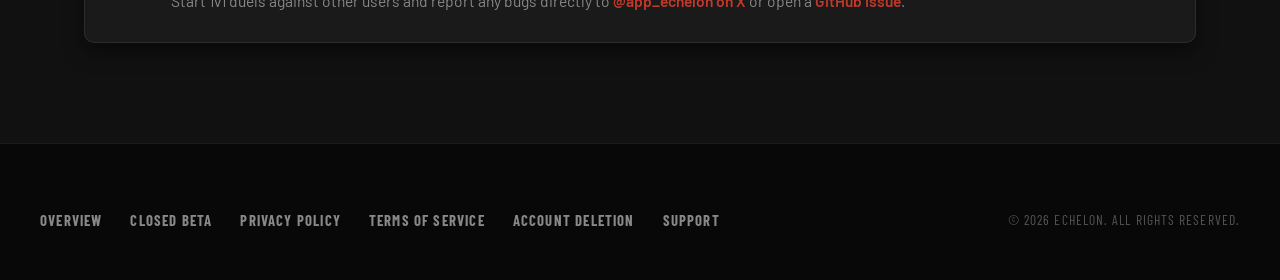
==== commit a5c04461: "meta: add open graph tags, remove taglines and jargon across documentation and web" ====
--- a/docs/beta.html
+++ b/docs/beta.html
@@ -4,7 +4,19 @@
   <meta charset="UTF-8">
   <meta name="viewport" content="width=device-width, initial-scale=1.0">
   <title>Closed Beta — Echelon</title>
-  <meta name="description" content="Join the Echelon closed beta on Android and iOS.">
+  <meta name="description" content="Closed Beta — Echelon">
+  <meta property="og:site_name" content="Echelon">
+  <meta property="og:title" content="Closed Beta — Echelon">
+  <meta property="og:description" content="Closed Beta — Echelon">
+  <meta property="og:type" content="website">
+  <meta property="og:url" content="https://echelon69420.github.io/beta.html">
+  <meta property="og:image" content="https://echelon69420.github.io/images/logo_3d_leather_bone.jpg">
+  <meta property="og:image:width" content="1200">
+  <meta property="og:image:height" content="630">
+  <meta name="twitter:card" content="summary">
+  <meta name="twitter:title" content="Closed Beta — Echelon">
+  <meta name="twitter:description" content="Closed Beta — Echelon">
+  <meta name="twitter:image" content="https://echelon69420.github.io/images/logo_3d_leather_bone.jpg">
   <link rel="stylesheet" href="styles.css">
   <link rel="icon" type="image/jpeg" href="images/logo_3d_leather_bone.jpg">
   <script src="app.js" defer></script>
@@ -79,7 +91,7 @@
 
     <div class="legal-content">
       <p>
-        We're inviting a limited group of testers to test Echelon before public release. Test daily protocols, proof verification, and 1v1 duels on your device.
+        We're inviting testers to test Echelon before public release. Test daily habits, proof verification, and 1v1 duels on your device.
       </p>
 
       <div class="callout">
@@ -130,8 +142,8 @@
       <div class="step-card">
         <div class="step-num">02</div>
         <div class="step-body">
-          <h4>Log Daily Protocols</h4>
-          <p>Complete your chosen protocols, capture authentic proof, and build your streak.</p>
+          <h4>Log Daily Habits</h4>
+          <p>Complete your chosen habits, capture authentic proof, and build your streak.</p>
         </div>
       </div>
 
@@ -139,7 +151,7 @@
         <div class="step-num">03</div>
         <div class="step-body">
           <h4>Challenge Others &amp; Send Feedback</h4>
-          <p>Start 1v1 duels against other athletes and report any bugs directly to <a href="https://x.com/app_echelon" target="_blank" rel="noopener" style="color: var(--accent-red);">@app_echelon on X</a> or open a <a href="https://github.com/Echelon69420/echelon/issues" target="_blank" rel="noopener" style="color: var(--accent-red);">GitHub Issue</a>.</p>
+          <p>Start 1v1 duels against other users and report any bugs directly to <a href="https://x.com/app_echelon" target="_blank" rel="noopener" style="color: var(--accent-red);">@app_echelon on X</a> or open a <a href="https://github.com/Echelon69420/echelon/issues" target="_blank" rel="noopener" style="color: var(--accent-red);">GitHub Issue</a>.</p>
         </div>
       </div>
     </div>
--- a/docs/styles.css
+++ b/docs/styles.css
@@ -975,6 +975,7 @@
 }
 
 /* 1v1 Duels Screen inside Phone */
+.sim-duelist-avatar,
 .sim-combatant-avatar {
   width: 44px;
   height: 44px;
@@ -986,7 +987,9 @@
   font-weight: 900;
   font-size: 1.3rem;
 }
+.sim-duelist-avatar.red,
 .sim-combatant-avatar.red { background: rgba(192, 57, 43, 0.22); color: var(--accent-red); border: 2px solid var(--accent-red); }
+.sim-duelist-avatar.blue,
 .sim-combatant-avatar.blue { background: rgba(26, 95, 168, 0.22); color: var(--accent-blue); border: 2px solid var(--accent-blue); }
 
 .sim-radar-wave {
